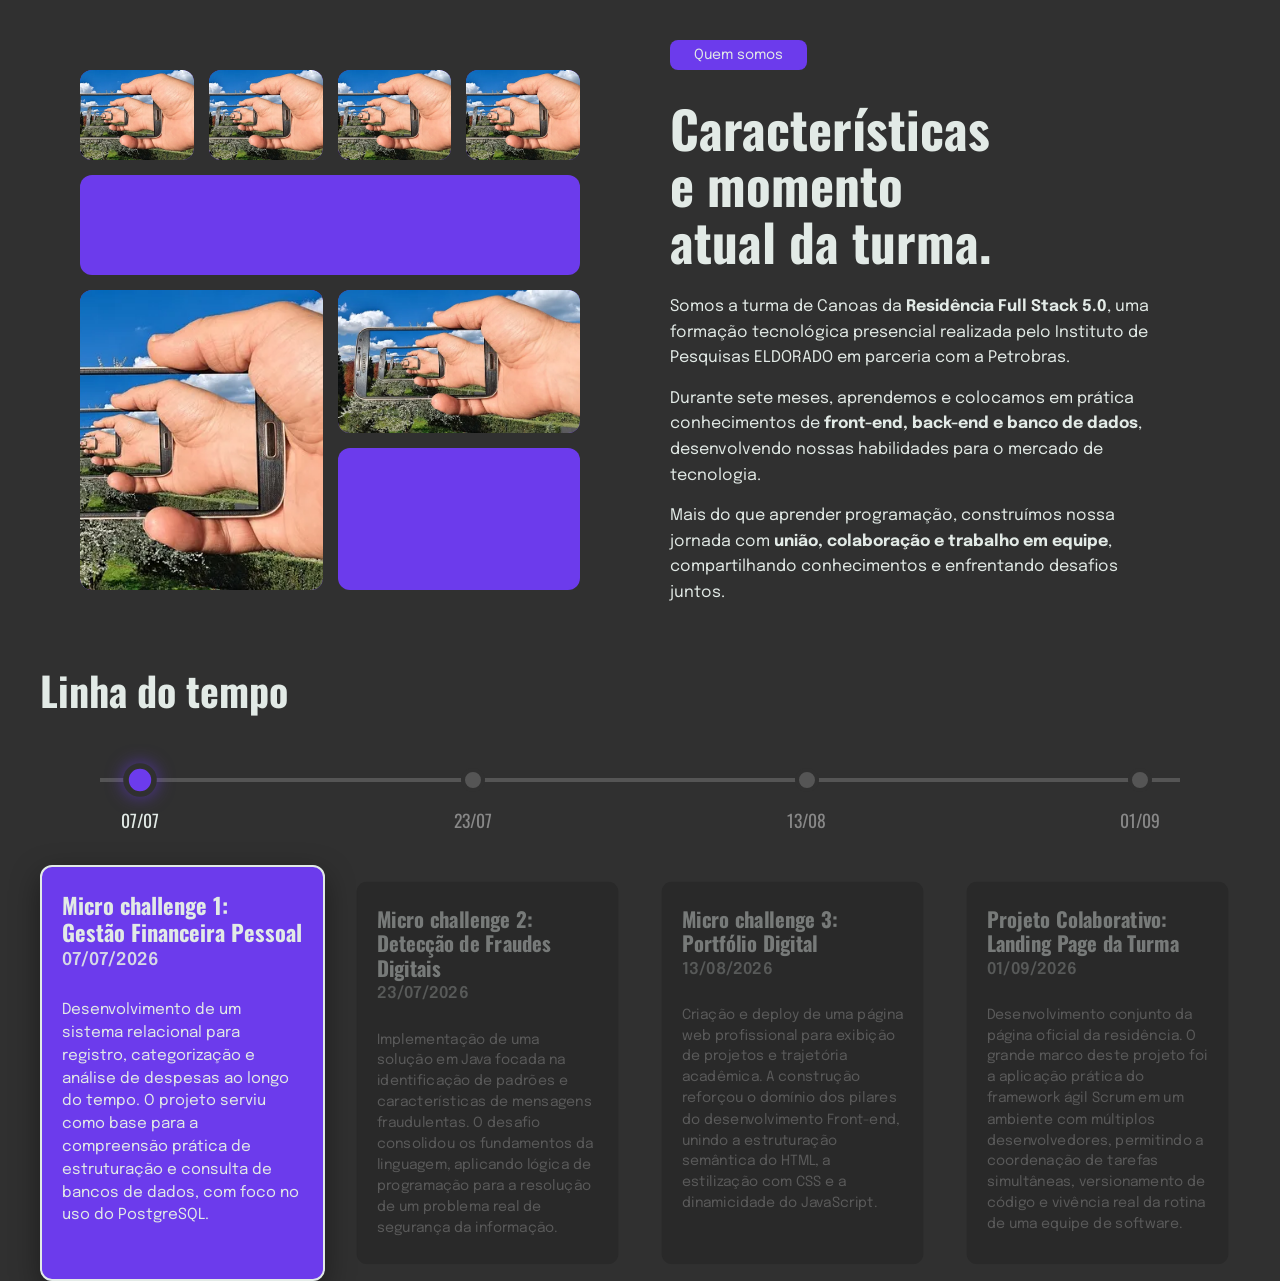
==== index.html @ 7fdf8e1f "linha do tempo com o dev atualizado" ====
<!DOCTYPE html>
<html lang="en">

<head>
    <meta charset="UTF-8">
    <meta name="viewport" content="width=device-width, initial-scale=1.0">
    <script src="script.js" defer></script>
    <link rel="stylesheet" href="style.css">
    <link rel="preconnect" href="https://fonts.googleapis.com">
    <link rel="preconnect" href="https://fonts.gstatic.com" crossorigin>
    <link
        href="https://fonts.googleapis.com/css2?family=Cormorant+Garamond:wght@700&family=Epilogue:wght@300;400&family=Oswald:wght@700&display=swap"
        rel="stylesheet">
    <title>Site turma</title>
</head>

<body>
    <div class="principal"></div>
    <header>
        <nav></nav>
    </header>
    <main>
        <section class="secao-identidade"></section>
        <section class="secao-quem-somos">

            <div class="quem-somos-galeria">

                <div class="foto foto-1"><img src="images/image-in-the-image-2204798_640.webp" alt=""></div>
                <div class="foto foto-2"><img src="images/image-in-the-image-2204798_640.webp" alt=""></div>
                <div class="foto foto-3"><img src="images/image-in-the-image-2204798_640.webp" alt=""></div>
                <div class="foto foto-4"><img src="images/image-in-the-image-2204798_640.webp" alt=""></div>

                <div class="bloco-destaque"></div>

                <div class="foto foto-5"><img src="images/image-in-the-image-2204798_640.webp" alt=""></div>

                <div class="coluna-inferior-direita">
                    <div class="foto foto-6"><img src="images/image-in-the-image-2204798_640.webp" alt=""></div>
                    <div class="bloco-destaque-pequeno"></div>
                </div>

            </div>

            <div class="quem-somos-conteudo">

                <span class="quem-somos-tag">Quem somos</span>

                <h2>
                    Características
                    <br>
                    e momento
                    <br>
                    atual da turma.
                </h2>

                <p>
                    Somos a turma de Canoas da <strong>Residência Full Stack 5.0</strong>,
                    uma formação tecnológica presencial realizada pelo Instituto de
                    Pesquisas ELDORADO em parceria com a Petrobras.
                </p>

                <p>
                    Durante sete meses, aprendemos e colocamos em prática conhecimentos
                    de <strong>front-end, back-end e banco de dados</strong>, desenvolvendo
                    nossas habilidades para o mercado de tecnologia.
                </p>

                <p>
                    Mais do que aprender programação, construímos nossa jornada com
                    <strong>união, colaboração e trabalho em equipe</strong>, compartilhando
                    conhecimentos e enfrentando desafios juntos.
                </p>

            </div>

        </section>
        <section class="secao-integrantes"></section>
        <section class="secao-mural"></section>
        <section class="secao-trajetoria">
<div class="timeline-section">
        <h2 class="section-title">Linha do tempo</h2>
        
        <!-- Trilha visual da timeline (Oculta no mobile) -->
        <div class="timeline-track-container">
            <div class="timeline-track"></div>
            <div class="timeline-nodes">
                <div class="node-wrapper active" data-index="0">
                    <div class="node"></div>
                    <span class="node-label">07/07</span>
                </div>
                <div class="node-wrapper" data-index="1">
                    <div class="node"></div>
                    <span class="node-label">23/07</span>
                </div>
                <div class="node-wrapper" data-index="2">
                    <div class="node"></div>
                    <span class="node-label">13/08</span>
                </div>
                <div class="node-wrapper" data-index="3">
                    <div class="node"></div>
                    <span class="node-label">01/09</span>
                </div>
            </div>
        </div>

        <!-- Cards de Conteúdo -->
        <div class="timeline-cards">
            <!-- Card 1 -->
            <div class="card active" data-index="0">
                <div class="card-header">
                    <h3 class="card-title">Micro challenge 1:<br>Gestão Financeira Pessoal</h3>
                    <span class="card-date">07/07/2026</span>
                </div>
                <p class="card-desc">Desenvolvimento de um sistema relacional para registro, categorização e análise de despesas ao longo do tempo. O projeto serviu como base para a compreensão prática de estruturação e consulta de bancos de dados, com foco no uso do PostgreSQL.</p>
            </div>

            <!-- Card 2 -->
            <div class="card" data-index="1">
                <div class="card-header">
                    <h3 class="card-title">Micro challenge 2:<br>Detecção de Fraudes Digitais</h3>
                    <span class="card-date">23/07/2026</span>
                </div>
                <p class="card-desc">Implementação de uma solução em Java focada na identificação de padrões e características de mensagens fraudulentas. O desafio consolidou os fundamentos da linguagem, aplicando lógica de programação para a resolução de um problema real de segurança da informação.</p>
            </div>

            <!-- Card 3 -->
            <div class="card" data-index="2">
                <div class="card-header">
                    <h3 class="card-title">Micro challenge 3:<br>Portfólio Digital</h3>
                    <span class="card-date">13/08/2026</span>
                </div>
                <p class="card-desc">Criação e deploy de uma página web profissional para exibição de projetos e trajetória acadêmica. A construção reforçou o domínio dos pilares do desenvolvimento Front-end, unindo a estruturação semântica do HTML, a estilização com CSS e a dinamicidade do JavaScript.</p>
            </div>

            <!-- Card 4 -->
            <div class="card" data-index="3">
                <div class="card-header">
                    <h3 class="card-title">Projeto Colaborativo:<br>Landing Page da Turma</h3>
                    <span class="card-date">01/09/2026</span>
                </div>
                <p class="card-desc">Desenvolvimento conjunto da página oficial da residência. O grande marco deste projeto foi a aplicação prática do framework ágil Scrum em um ambiente com múltiplos desenvolvedores, permitindo a coordenação de tarefas simultâneas, versionamento de código e vivência real da rotina de uma equipe de software.</p>
            </div>
        </div>
    </div>

        </section>
    </main>
    <footer>
    </footer>
</body>

</html>
---- style.css ----
:root {

    --cor-fundo: #303030;
    --cor-texto: #E2EAE6;
    --cor-destaque: #6C3BEC;

    /* Tipografia */
    --fonte-titulo: 'Oswald', sans-serif;
    --fonte-texto: 'Epilogue', sans-serif;
    --fonte-destaque: 'Cormorant Garamond', serif;
}

* {
    margin: 0;
    padding: 0;
    box-sizing: border-box;
}

body {
    background-color: var(--cor-fundo);
    color: var(--cor-texto);
    font-family: var(--fonte-texto);
    min-height: 100vh;
    display: flex;
    justify-content: center;
    align-items: center;
}

.secao-quem-somos {
    width: 100%;
    max-width: 1200px;
    padding: 40px;
    display: grid;
    grid-template-columns: 1fr 1fr;
    gap: 60px;
    align-items: center;
}


.quem-somos-galeria {
    display: grid;
    /* 4 colunas iguais para a primeira linha */
    grid-template-columns: repeat(4, 1fr);
    /* 3 linhas: pequena, média, grande */
    grid-template-rows: 90px 100px 300px;
    gap: 15px;
    width: 100%;
    max-width: 500px;
}

.foto,
.bloco-destaque,
.bloco-destaque-pequeno {
    border-radius: 12px;
    overflow: hidden;
    background-color: var(--cor-destaque);
    display: flex;
    justify-content: center;
    align-items: center;
}

.foto img {
    width: 100%;
    height: 100%;
    object-fit: cover;
    background-color: #D6E8F4;
    position: relative;
}

.foto-1 {
    grid-column: 1;
    grid-row: 1;
}

.foto-2 {
    grid-column: 2;
    grid-row: 1;
}

.foto-3 {
    grid-column: 3;
    grid-row: 1;
}

.foto-4 {
    grid-column: 4;
    grid-row: 1;
}

.bloco-destaque {
    grid-column: 1 / span 4;
    grid-row: 2;
    background-color: var(--cor-destaque);
}

.foto-5 {
    grid-column: 1 / span 2;
    grid-row: 3;
}

.coluna-inferior-direita {
    grid-column: 3 / span 2;
    grid-row: 3;
    display: grid;
    grid-template-rows: 1fr 1fr;
    gap: 15px;
}

.bloco-destaque-pequeno {
    background-color: var(--cor-destaque);
}


.quem-somos-conteudo {
    max-width: 500px;
}


.quem-somos-tag {
    display: inline-block;
    background-color: var(--cor-destaque);
    color: var(--cor-texto);
    padding: 8px 24px;
    border-radius: 8px;
    font-family: var(--fonte-texto);
    font-size: 14px;
    font-weight: 400;
    margin-bottom: 30px;
}


.quem-somos-conteudo h2 {
    font-family: var(--fonte-titulo);
    font-weight: 700;
    font-size: clamp(36px, 4vw, 54px);
    line-height: 1.1;
    margin-bottom: 25px;
    color: var(--cor-texto);
}


.quem-somos-conteudo p {
    font-family: var(--fonte-texto);
    font-weight: 400;
    font-size: 16px;
    line-height: 1.6;
    color: var(--cor-texto);
    margin-bottom: 15px;
}
.timeline-section {
            max-width: 1200px;
            width: 100%;
        }

        .section-title {
            font-family: var(--fonte-titulo);
            font-size: 2.5rem;
            margin-bottom: 3rem;
            color: var(--cor-texto);
        }

        /* Estrutura da Linha (Trilha e Nós) */
        .timeline-track-container {
            position: relative;
            margin-bottom: 2rem;
            padding: 0 5%;
        }

        .timeline-track {
            position: absolute;
            top: 10px; /* Linha centralizada com o meio da bolinha (12px - 2px) */
            left: 5%;
            right: 5%;
            height: 4px;
            background-color: #555;
            z-index: 1;
        }

        .timeline-nodes {
            display: flex;
            justify-content: space-between;
            position: relative;
            z-index: 2;
        }

        .node-wrapper {
            display: flex;
            flex-direction: column;
            align-items: center;
            gap: 15px;
            cursor: pointer;
            width: 80px;
        }

        .node-label {
            font-family: var(--fonte-titulo);
            font-size: 1.1rem;
            color: #888;
            transition: color 0.3s ease;
            text-align: center;
        }

        .node {
            width: 24px;
            height: 24px;
            background-color: #555;
            border-radius: 50%;
            border: 4px solid var(--cor-fundo);
            transition: all 0.3s ease;
        }

        /* Estados Ativos da Trilha */
        .node-wrapper.active .node {
            background-color: var(--cor-destaque);
            transform: scale(1.4);
            box-shadow: 0 0 12px rgba(108, 59, 236, 0.6);
        }

        .node-wrapper.active .node-label {
            color: var(--cor-texto);
        }

        /* Estrutura dos Cards */
        .timeline-cards {
            display: grid;
            grid-template-columns: repeat(4, 1fr);
            gap: 20px;
            margin-top: 2rem;
        }

        .card {
            background-color: #1f1f1f; /* Fundo escuro para cards inativos */
            border-radius: 12px;
            padding: 25px 20px;
            cursor: pointer;
            transition: all 0.4s cubic-bezier(0.25, 0.8, 0.25, 1);
            opacity: 0.4;
            transform: scale(0.92);
            border: 2px solid transparent;
            display: flex;
            flex-direction: column;
        }

        .card:hover {
            opacity: 0.7;
            transform: scale(0.95);
        }

        /* Estado Ativo do Card */
        .card.active {
            opacity: 1;
            transform: scale(1);
            background-color: var(--cor-destaque);
            border-color: var(--cor-texto);
            box-shadow: 0 10px 30px rgba(0, 0, 0, 0.4);
        }

        .card-header {
            margin-bottom: 15px;
        }

        .card-title {
            font-family: var(--fonte-titulo);
            font-size: 1.4rem;
            margin: 0 0 5px 0;
            line-height: 1.2;
            color: var(--cor-texto);
        }

        .card-date {
            font-family: var(--fonte-texto);
            font-size: 1.1rem;
            font-weight: 600;
            opacity: 0.6;
            display: block;
            margin-bottom: 15px;
            color: var(--cor-texto);
        }

        .card-desc {
            font-size: 0.95rem;
            line-height: 1.5;
            margin: 0;
            color: #999;
        }

        .card.active .card-desc {
            color: var(--cor-texto);
        }
        
        .card.active .card-date {
            opacity: 0.9;
        }

        /* Responsividade para telas menores */
        @media (max-width: 950px) {
            .timeline-cards {
                grid-template-columns: repeat(2, 1fr);
            }
            .timeline-track-container {
                display: none;
            }
            .card {
                opacity: 0.6;
                transform: scale(0.98);
            }
            .card.active {
                transform: scale(1.02);
            }
        }

        @media (max-width: 600px) {
            .timeline-cards {
                grid-template-columns: 1fr;
            }
        }


@media (max-width: 900px) {
    .secao-quem-somos {
        grid-template-columns: 1fr;
        gap: 50px;
        padding: 30px;
    }

    .quem-somos-galeria,
    .quem-somos-conteudo {
        margin: 0 auto;
    }
}

@media (max-width: 500px) {
    .quem-somos-galeria {
        grid-template-rows: 70px 80px 180px;
        gap: 10px;
    }

    .coluna-inferior-direita {
        gap: 10px;
    }
}
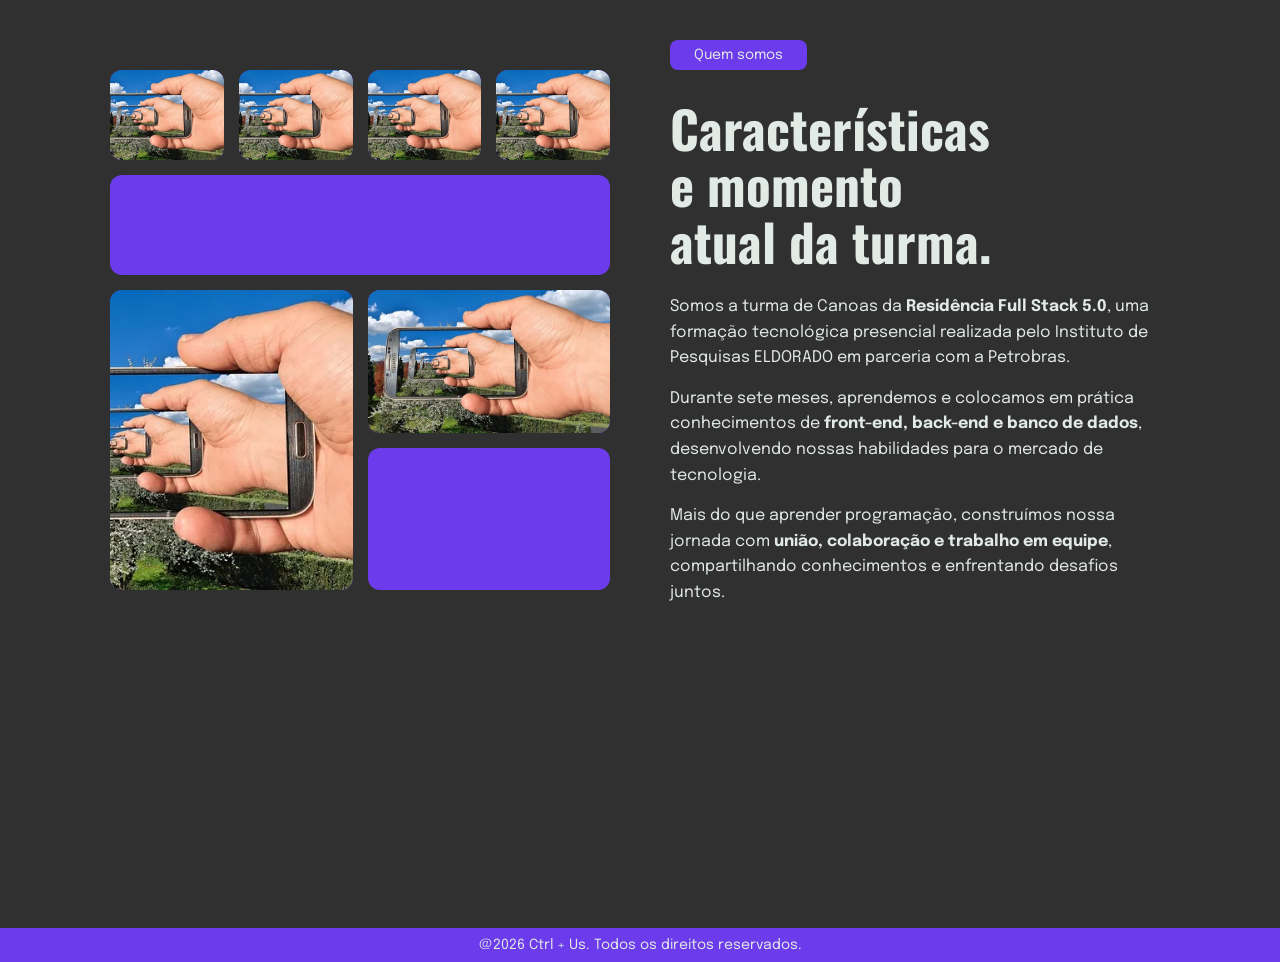
==== commit 32b78204: "Rodapé criado" ====
--- a/index.html
+++ b/index.html
@@ -15,7 +15,7 @@
 </head>
 
 <body>
-    <div class="principal"></div>
+    <div class="principal">
     <header>
         <nav></nav>
     </header>
@@ -76,77 +76,12 @@
         </section>
         <section class="secao-integrantes"></section>
         <section class="secao-mural"></section>
-        <section class="secao-trajetoria">
-<div class="timeline-section">
-        <h2 class="section-title">Linha do tempo</h2>
-        
-        <!-- Trilha visual da timeline (Oculta no mobile) -->
-        <div class="timeline-track-container">
-            <div class="timeline-track"></div>
-            <div class="timeline-nodes">
-                <div class="node-wrapper active" data-index="0">
-                    <div class="node"></div>
-                    <span class="node-label">07/07</span>
-                </div>
-                <div class="node-wrapper" data-index="1">
-                    <div class="node"></div>
-                    <span class="node-label">23/07</span>
-                </div>
-                <div class="node-wrapper" data-index="2">
-                    <div class="node"></div>
-                    <span class="node-label">13/08</span>
-                </div>
-                <div class="node-wrapper" data-index="3">
-                    <div class="node"></div>
-                    <span class="node-label">01/09</span>
-                </div>
-            </div>
-        </div>
-
-        <!-- Cards de Conteúdo -->
-        <div class="timeline-cards">
-            <!-- Card 1 -->
-            <div class="card active" data-index="0">
-                <div class="card-header">
-                    <h3 class="card-title">Micro challenge 1:<br>Gestão Financeira Pessoal</h3>
-                    <span class="card-date">07/07/2026</span>
-                </div>
-                <p class="card-desc">Desenvolvimento de um sistema relacional para registro, categorização e análise de despesas ao longo do tempo. O projeto serviu como base para a compreensão prática de estruturação e consulta de bancos de dados, com foco no uso do PostgreSQL.</p>
-            </div>
-
-            <!-- Card 2 -->
-            <div class="card" data-index="1">
-                <div class="card-header">
-                    <h3 class="card-title">Micro challenge 2:<br>Detecção de Fraudes Digitais</h3>
-                    <span class="card-date">23/07/2026</span>
-                </div>
-                <p class="card-desc">Implementação de uma solução em Java focada na identificação de padrões e características de mensagens fraudulentas. O desafio consolidou os fundamentos da linguagem, aplicando lógica de programação para a resolução de um problema real de segurança da informação.</p>
-            </div>
-
-            <!-- Card 3 -->
-            <div class="card" data-index="2">
-                <div class="card-header">
-                    <h3 class="card-title">Micro challenge 3:<br>Portfólio Digital</h3>
-                    <span class="card-date">13/08/2026</span>
-                </div>
-                <p class="card-desc">Criação e deploy de uma página web profissional para exibição de projetos e trajetória acadêmica. A construção reforçou o domínio dos pilares do desenvolvimento Front-end, unindo a estruturação semântica do HTML, a estilização com CSS e a dinamicidade do JavaScript.</p>
-            </div>
-
-            <!-- Card 4 -->
-            <div class="card" data-index="3">
-                <div class="card-header">
-                    <h3 class="card-title">Projeto Colaborativo:<br>Landing Page da Turma</h3>
-                    <span class="card-date">01/09/2026</span>
-                </div>
-                <p class="card-desc">Desenvolvimento conjunto da página oficial da residência. O grande marco deste projeto foi a aplicação prática do framework ágil Scrum em um ambiente com múltiplos desenvolvedores, permitindo a coordenação de tarefas simultâneas, versionamento de código e vivência real da rotina de uma equipe de software.</p>
-            </div>
-        </div>
-    </div>
-
-        </section>
+        <section class="secao-trajetoria"></section>
     </main>
     <footer>
+        <p>@2026 Ctrl + Us. Todos os direitos reservados.</p>
     </footer>
+    </div>
 </body>
 
 </html>
--- a/style.css
+++ b/style.css
@@ -24,6 +24,15 @@
     display: flex;
     justify-content: center;
     align-items: center;
+    flex-direction: column;
+}
+
+.principal {
+    width: 100%;
+    display: flex;
+    flex-direction: column;
+    align-items: center;
+    justify-content: center;
 }
 
 .secao-quem-somos {
@@ -147,173 +156,19 @@
     color: var(--cor-texto);
     margin-bottom: 15px;
 }
-.timeline-section {
-            max-width: 1200px;
-            width: 100%;
-        }
 
-        .section-title {
-            font-family: var(--fonte-titulo);
-            font-size: 2.5rem;
-            margin-bottom: 3rem;
-            color: var(--cor-texto);
-        }
-
-        /* Estrutura da Linha (Trilha e Nós) */
-        .timeline-track-container {
-            position: relative;
-            margin-bottom: 2rem;
-            padding: 0 5%;
-        }
-
-        .timeline-track {
-            position: absolute;
-            top: 10px; /* Linha centralizada com o meio da bolinha (12px - 2px) */
-            left: 5%;
-            right: 5%;
-            height: 4px;
-            background-color: #555;
-            z-index: 1;
-        }
-
-        .timeline-nodes {
-            display: flex;
-            justify-content: space-between;
-            position: relative;
-            z-index: 2;
-        }
-
-        .node-wrapper {
-            display: flex;
-            flex-direction: column;
-            align-items: center;
-            gap: 15px;
-            cursor: pointer;
-            width: 80px;
-        }
-
-        .node-label {
-            font-family: var(--fonte-titulo);
-            font-size: 1.1rem;
-            color: #888;
-            transition: color 0.3s ease;
-            text-align: center;
-        }
-
-        .node {
-            width: 24px;
-            height: 24px;
-            background-color: #555;
-            border-radius: 50%;
-            border: 4px solid var(--cor-fundo);
-            transition: all 0.3s ease;
-        }
-
-        /* Estados Ativos da Trilha */
-        .node-wrapper.active .node {
-            background-color: var(--cor-destaque);
-            transform: scale(1.4);
-            box-shadow: 0 0 12px rgba(108, 59, 236, 0.6);
-        }
-
-        .node-wrapper.active .node-label {
-            color: var(--cor-texto);
-        }
-
-        /* Estrutura dos Cards */
-        .timeline-cards {
-            display: grid;
-            grid-template-columns: repeat(4, 1fr);
-            gap: 20px;
-            margin-top: 2rem;
-        }
-
-        .card {
-            background-color: #1f1f1f; /* Fundo escuro para cards inativos */
-            border-radius: 12px;
-            padding: 25px 20px;
-            cursor: pointer;
-            transition: all 0.4s cubic-bezier(0.25, 0.8, 0.25, 1);
-            opacity: 0.4;
-            transform: scale(0.92);
-            border: 2px solid transparent;
-            display: flex;
-            flex-direction: column;
-        }
-
-        .card:hover {
-            opacity: 0.7;
-            transform: scale(0.95);
-        }
-
-        /* Estado Ativo do Card */
-        .card.active {
-            opacity: 1;
-            transform: scale(1);
-            background-color: var(--cor-destaque);
-            border-color: var(--cor-texto);
-            box-shadow: 0 10px 30px rgba(0, 0, 0, 0.4);
-        }
-
-        .card-header {
-            margin-bottom: 15px;
-        }
-
-        .card-title {
-            font-family: var(--fonte-titulo);
-            font-size: 1.4rem;
-            margin: 0 0 5px 0;
-            line-height: 1.2;
-            color: var(--cor-texto);
-        }
-
-        .card-date {
-            font-family: var(--fonte-texto);
-            font-size: 1.1rem;
-            font-weight: 600;
-            opacity: 0.6;
-            display: block;
-            margin-bottom: 15px;
-            color: var(--cor-texto);
-        }
-
-        .card-desc {
-            font-size: 0.95rem;
-            line-height: 1.5;
-            margin: 0;
-            color: #999;
-        }
-
-        .card.active .card-desc {
-            color: var(--cor-texto);
-        }
-        
-        .card.active .card-date {
-            opacity: 0.9;
-        }
-
-        /* Responsividade para telas menores */
-        @media (max-width: 950px) {
-            .timeline-cards {
-                grid-template-columns: repeat(2, 1fr);
-            }
-            .timeline-track-container {
-                display: none;
-            }
-            .card {
-                opacity: 0.6;
-                transform: scale(0.98);
-            }
-            .card.active {
-                transform: scale(1.02);
-            }
-        }
-
-        @media (max-width: 600px) {
-            .timeline-cards {
-                grid-template-columns: 1fr;
-            }
-        }
+footer {
+    width: 100%;
+    background-color: #6c3bec;
+    color: #e2eae6;
+    text-align: center;
+    display: flex;
+    align-items: center;
+    justify-content: center;
+    padding: 10px 0;
+    margin-top: 268px;
+    font-size: 14px;
+}
 
 
 @media (max-width: 900px) {
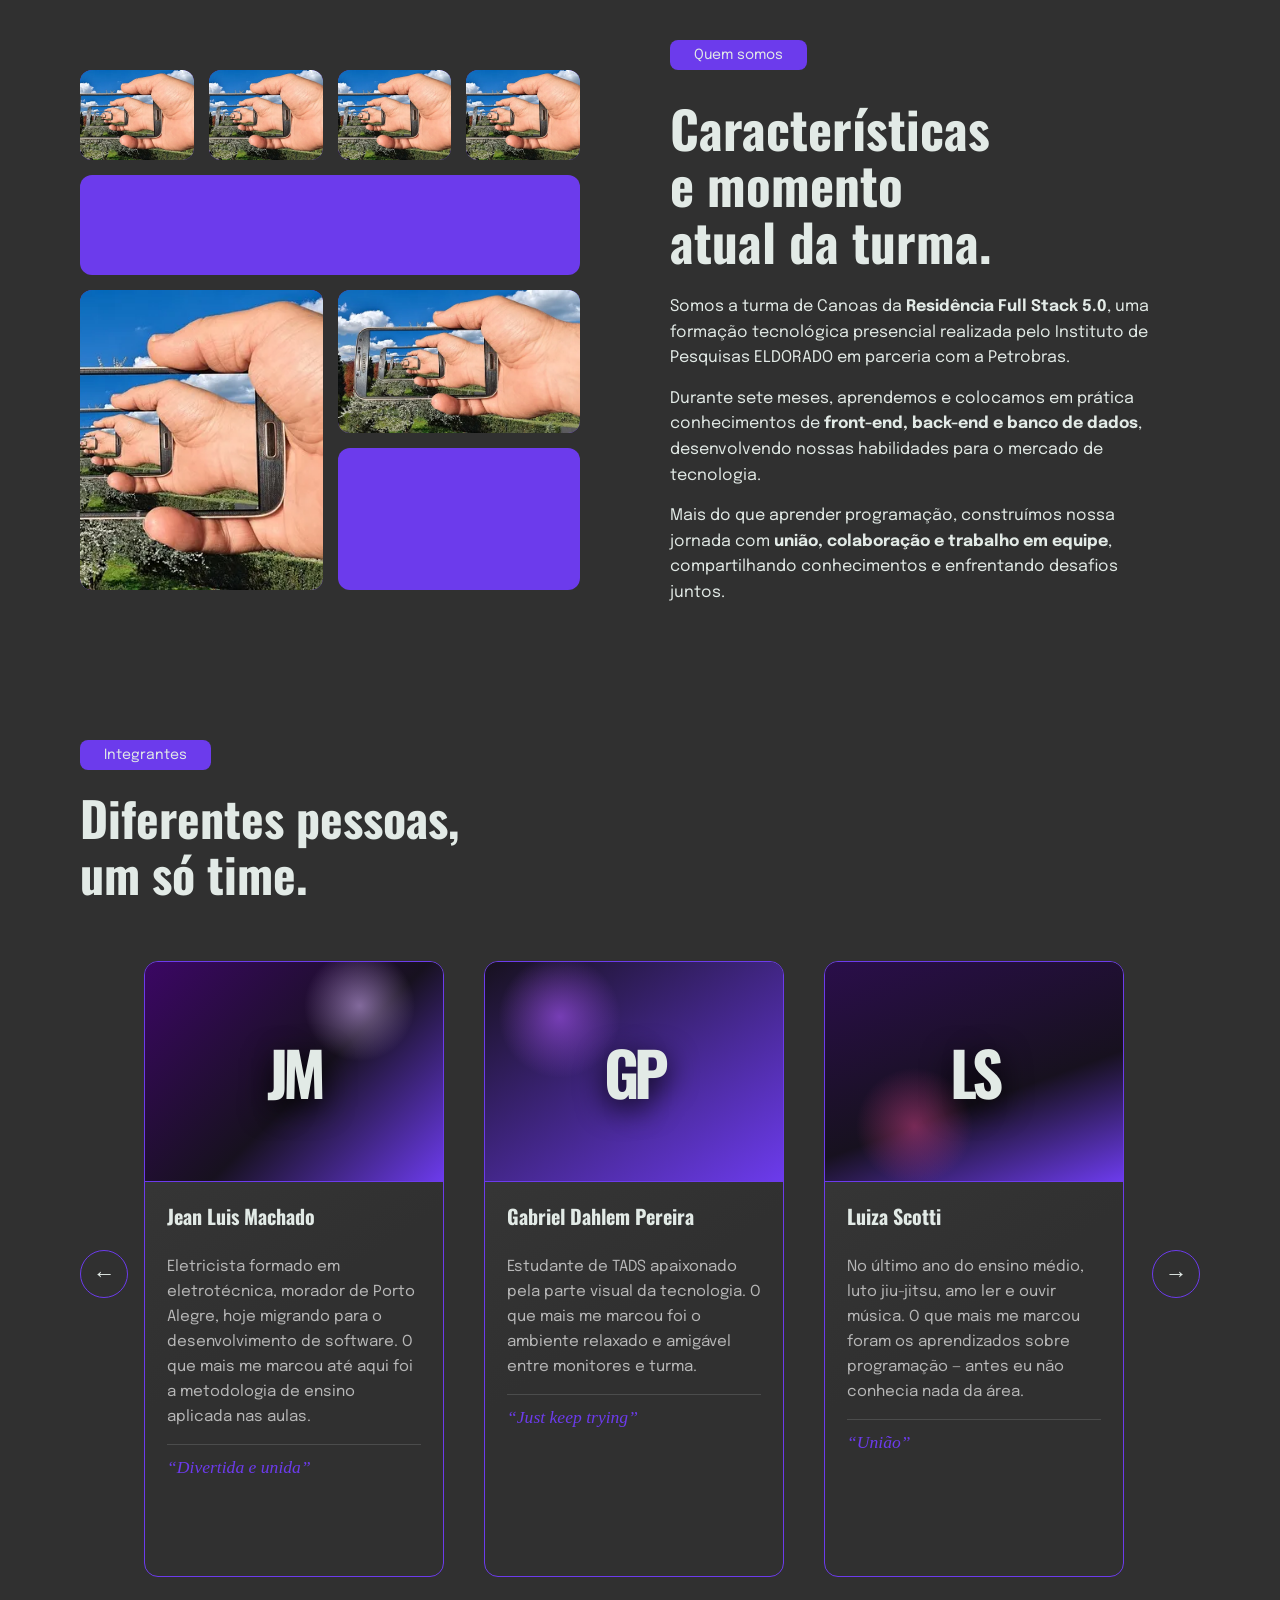
==== commit 1b62a91a: "carrocel com as infos dos integrantes" ====
--- a/index.html
+++ b/index.html
@@ -15,7 +15,7 @@
 </head>
 
 <body>
-    <div class="principal">
+    <div class="principal"></div>
     <header>
         <nav></nav>
     </header>
@@ -74,14 +74,29 @@
             </div>
 
         </section>
-        <section class="secao-integrantes"></section>
+        <section class="secao-integrantes">
+            <div class="integrantes-cabecalho">
+                <span class="integrantes-tag">Integrantes</span>
+                <h2>Diferentes pessoas,<br>um só time.</h2>
+            </div>
+
+            <div class="integrantes-carousel">
+
+                <button class="integrantes-seta integrantes-seta-anterior" type="button"
+                    aria-label="Ver integrantes anteriores">&#8592;</button>
+
+                <div class="integrantes-lista" id="integrantes-lista"></div>
+
+                <button class="integrantes-seta integrantes-seta-proxima" type="button"
+                    aria-label="Ver próximos integrantes">&#8594;</button>
+
+            </div>
+        </section>
         <section class="secao-mural"></section>
         <section class="secao-trajetoria"></section>
     </main>
     <footer>
-        <p>@2026 Ctrl + Us. Todos os direitos reservados.</p>
     </footer>
-    </div>
 </body>
 
 </html>
--- a/style.css
+++ b/style.css
@@ -3,6 +3,8 @@
     --cor-fundo: #303030;
     --cor-texto: #E2EAE6;
     --cor-destaque: #6C3BEC;
+    --cor-texto-secundario: #B7B7B7;
+    --cor-superficie: #3a3a3a;
 
     /* Tipografia */
     --fonte-titulo: 'Oswald', sans-serif;
@@ -24,15 +26,6 @@
     display: flex;
     justify-content: center;
     align-items: center;
-    flex-direction: column;
-}
-
-.principal {
-    width: 100%;
-    display: flex;
-    flex-direction: column;
-    align-items: center;
-    justify-content: center;
 }
 
 .secao-quem-somos {
@@ -157,19 +150,6 @@
     margin-bottom: 15px;
 }
 
-footer {
-    width: 100%;
-    background-color: #6c3bec;
-    color: #e2eae6;
-    text-align: center;
-    display: flex;
-    align-items: center;
-    justify-content: center;
-    padding: 10px 0;
-    margin-top: 268px;
-    font-size: 14px;
-}
-
 
 @media (max-width: 900px) {
     .secao-quem-somos {
@@ -193,4 +173,202 @@
     .coluna-inferior-direita {
         gap: 10px;
     }
+}
+
+/* ===== Integrantes ===== */
+
+.secao-integrantes {
+    width: 100%;
+    max-width: 1200px;
+    padding: 80px 40px;
+}
+
+.integrantes-cabecalho {
+    margin-bottom: 50px;
+}
+
+.integrantes-tag {
+    display: inline-block;
+    background-color: var(--cor-destaque);
+    color: var(--cor-texto);
+    padding: 8px 24px;
+    border-radius: 8px;
+    font-family: var(--fonte-texto);
+    font-size: 14px;
+    font-weight: 400;
+    margin-bottom: 20px;
+}
+
+.integrantes-cabecalho h2 {
+    font-family: var(--fonte-titulo);
+    font-weight: 700;
+    font-size: clamp(32px, 4vw, 48px);
+    line-height: 1.15;
+    color: var(--cor-texto);
+}
+
+.integrantes-carousel {
+    display: flex;
+    align-items: center;
+    gap: 16px;
+}
+
+.integrantes-lista {
+    display: flex;
+    gap: 40px;
+    overflow-x: auto;
+    scroll-snap-type: x mandatory;
+    scroll-behavior: smooth;
+    padding: 10px 4px 20px;
+    scrollbar-width: none;
+}
+
+.integrantes-lista::-webkit-scrollbar {
+    display: none;
+}
+
+.integrantes-seta {
+    flex: 0 0 auto;
+    width: 48px;
+    height: 48px;
+    border-radius: 50%;
+    border: 1px solid var(--cor-destaque);
+    background-color: transparent;
+    color: var(--cor-texto);
+    font-size: 1.4rem;
+    line-height: 1;
+    cursor: pointer;
+    display: flex;
+    align-items: center;
+    justify-content: center;
+    transition: background-color 0.2s, transform 0.2s, opacity 0.2s;
+}
+
+.integrantes-seta:hover:not(:disabled) {
+    background-color: var(--cor-destaque);
+    transform: scale(1.06);
+}
+
+.integrantes-seta:disabled {
+    opacity: 0.3;
+    cursor: default;
+}
+
+.card-integrante {
+    flex: 0 0 300px;
+    scroll-snap-align: start;
+    overflow: hidden;
+    border: 1px solid var(--cor-destaque);
+    border-radius: 14px;
+    background: linear-gradient(145deg, var(--cor-superficie), var(--cor-fundo) 55%);
+    transition:
+        transform 0.25s,
+        border-color 0.25s,
+        box-shadow 0.25s;
+}
+
+.card-integrante:hover {
+    transform: translateY(-6px);
+    border-color: var(--cor-texto);
+    box-shadow: 0 20px 40px rgba(0, 0, 0, 0.35);
+}
+
+.card-integrante .avatar {
+    display: flex;
+    align-items: center;
+    justify-content: center;
+    height: 220px;
+    border-bottom: 1px solid var(--cor-destaque);
+    background:
+        radial-gradient(circle at 72% 20%, rgba(216, 180, 254, 0.55), transparent 20%),
+        linear-gradient(135deg, #3b0764, #17111f 55%, var(--cor-destaque));
+    color: var(--cor-texto);
+    font-family: var(--fonte-titulo);
+    font-size: 3.8rem;
+    font-weight: bold;
+    letter-spacing: -0.3rem;
+    text-shadow: 0 8px 30px black;
+}
+
+.card-integrante:nth-child(4n+2) .avatar {
+    background:
+        radial-gradient(circle at 25% 25%, rgba(168, 85, 247, 0.6), transparent 22%),
+        linear-gradient(145deg, #17111f, var(--cor-destaque));
+}
+
+.card-integrante:nth-child(4n+3) .avatar {
+    background:
+        radial-gradient(circle at 30% 75%, rgba(236, 72, 153, 0.45), transparent 22%),
+        linear-gradient(160deg, #2a0e4a, #17111f 60%, var(--cor-destaque));
+}
+
+.card-integrante:nth-child(4n+4) .avatar {
+    background:
+        radial-gradient(circle at 78% 70%, rgba(147, 197, 253, 0.35), transparent 22%),
+        linear-gradient(155deg, #17111f, #4c1d73 55%, var(--cor-destaque));
+}
+
+.card-integrante .informacoes {
+    min-height: 220px;
+    padding: 22px;
+    display: flex;
+    flex-direction: column;
+    gap: 14px;
+}
+
+.card-integrante .informacoes h3 {
+    margin: 0 0 12px;
+    font-family: var(--fonte-titulo);
+    font-size: 1.25rem;
+    line-height: 1.25;
+    color: var(--cor-texto);
+}
+
+.card-integrante .informacoes p {
+    margin: 0;
+    font-family: var(--fonte-texto);
+    color: var(--cor-texto-secundario);
+    font-size: 0.95rem;
+    line-height: 1.65;
+}
+
+.card-integrante .informacoes .frase {
+    margin-top: auto;
+    padding-top: 10px;
+    border-top: 1px solid rgba(226, 234, 230, 0.15);
+    font-family: var(--fonte-destaque);
+    font-style: italic;
+    font-size: 1.1rem;
+    line-height: 1.4;
+    color: var(--cor-destaque);
+}
+
+@media (max-width: 900px) {
+    .card-integrante {
+        flex-basis: 270px;
+    }
+}
+
+@media (max-width: 600px) {
+    .secao-integrantes {
+        padding: 50px 20px;
+    }
+
+    .integrantes-carousel {
+        gap: 8px;
+    }
+
+    .integrantes-seta {
+        width: 36px;
+        height: 36px;
+        font-size: 1.1rem;
+    }
+
+    .card-integrante {
+        flex-basis: 240px;
+    }
+
+    .card-integrante .informacoes {
+        min-height: 190px;
+    }
 }
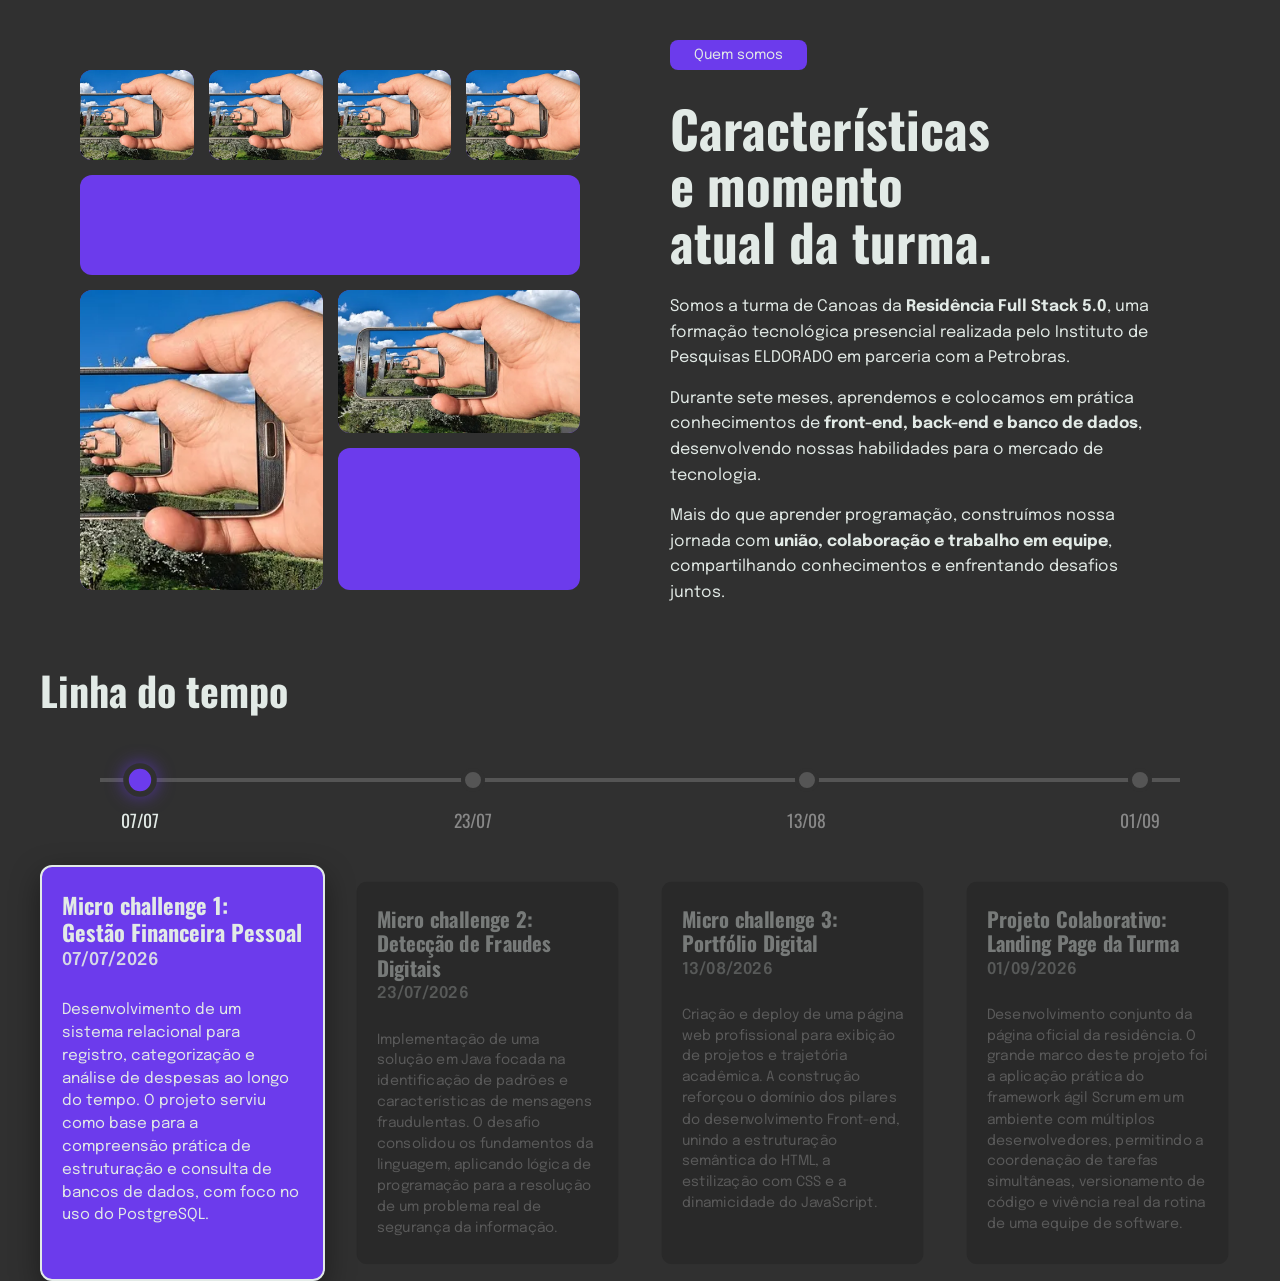
==== commit 258d906a: "Merge pull request #4 from CauaGraeff/linhadotempocerto linha do tempo com o dev atualizado" ====
--- a/index.html
+++ b/index.html
@@ -74,26 +74,76 @@
             </div>
 
         </section>
-        <section class="secao-integrantes">
-            <div class="integrantes-cabecalho">
-                <span class="integrantes-tag">Integrantes</span>
-                <h2>Diferentes pessoas,<br>um só time.</h2>
+        <section class="secao-integrantes"></section>
+        <section class="secao-mural"></section>
+        <section class="secao-trajetoria">
+<div class="timeline-section">
+        <h2 class="section-title">Linha do tempo</h2>
+        
+        <!-- Trilha visual da timeline (Oculta no mobile) -->
+        <div class="timeline-track-container">
+            <div class="timeline-track"></div>
+            <div class="timeline-nodes">
+                <div class="node-wrapper active" data-index="0">
+                    <div class="node"></div>
+                    <span class="node-label">07/07</span>
+                </div>
+                <div class="node-wrapper" data-index="1">
+                    <div class="node"></div>
+                    <span class="node-label">23/07</span>
+                </div>
+                <div class="node-wrapper" data-index="2">
+                    <div class="node"></div>
+                    <span class="node-label">13/08</span>
+                </div>
+                <div class="node-wrapper" data-index="3">
+                    <div class="node"></div>
+                    <span class="node-label">01/09</span>
+                </div>
+            </div>
+        </div>
+
+        <!-- Cards de Conteúdo -->
+        <div class="timeline-cards">
+            <!-- Card 1 -->
+            <div class="card active" data-index="0">
+                <div class="card-header">
+                    <h3 class="card-title">Micro challenge 1:<br>Gestão Financeira Pessoal</h3>
+                    <span class="card-date">07/07/2026</span>
+                </div>
+                <p class="card-desc">Desenvolvimento de um sistema relacional para registro, categorização e análise de despesas ao longo do tempo. O projeto serviu como base para a compreensão prática de estruturação e consulta de bancos de dados, com foco no uso do PostgreSQL.</p>
             </div>
 
-            <div class="integrantes-carousel">
+            <!-- Card 2 -->
+            <div class="card" data-index="1">
+                <div class="card-header">
+                    <h3 class="card-title">Micro challenge 2:<br>Detecção de Fraudes Digitais</h3>
+                    <span class="card-date">23/07/2026</span>
+                </div>
+                <p class="card-desc">Implementação de uma solução em Java focada na identificação de padrões e características de mensagens fraudulentas. O desafio consolidou os fundamentos da linguagem, aplicando lógica de programação para a resolução de um problema real de segurança da informação.</p>
+            </div>
 
-                <button class="integrantes-seta integrantes-seta-anterior" type="button"
-                    aria-label="Ver integrantes anteriores">&#8592;</button>
+            <!-- Card 3 -->
+            <div class="card" data-index="2">
+                <div class="card-header">
+                    <h3 class="card-title">Micro challenge 3:<br>Portfólio Digital</h3>
+                    <span class="card-date">13/08/2026</span>
+                </div>
+                <p class="card-desc">Criação e deploy de uma página web profissional para exibição de projetos e trajetória acadêmica. A construção reforçou o domínio dos pilares do desenvolvimento Front-end, unindo a estruturação semântica do HTML, a estilização com CSS e a dinamicidade do JavaScript.</p>
+            </div>
 
-                <div class="integrantes-lista" id="integrantes-lista"></div>
+            <!-- Card 4 -->
+            <div class="card" data-index="3">
+                <div class="card-header">
+                    <h3 class="card-title">Projeto Colaborativo:<br>Landing Page da Turma</h3>
+                    <span class="card-date">01/09/2026</span>
+                </div>
+                <p class="card-desc">Desenvolvimento conjunto da página oficial da residência. O grande marco deste projeto foi a aplicação prática do framework ágil Scrum em um ambiente com múltiplos desenvolvedores, permitindo a coordenação de tarefas simultâneas, versionamento de código e vivência real da rotina de uma equipe de software.</p>
+            </div>
+        </div>
+    </div>
 
-                <button class="integrantes-seta integrantes-seta-proxima" type="button"
-                    aria-label="Ver próximos integrantes">&#8594;</button>
-
-            </div>
         </section>
-        <section class="secao-mural"></section>
-        <section class="secao-trajetoria"></section>
     </main>
     <footer>
     </footer>
--- a/style.css
+++ b/style.css
@@ -3,8 +3,6 @@
     --cor-fundo: #303030;
     --cor-texto: #E2EAE6;
     --cor-destaque: #6C3BEC;
-    --cor-texto-secundario: #B7B7B7;
-    --cor-superficie: #3a3a3a;
 
     /* Tipografia */
     --fonte-titulo: 'Oswald', sans-serif;
@@ -149,6 +147,173 @@
     color: var(--cor-texto);
     margin-bottom: 15px;
 }
+.timeline-section {
+            max-width: 1200px;
+            width: 100%;
+        }
+
+        .section-title {
+            font-family: var(--fonte-titulo);
+            font-size: 2.5rem;
+            margin-bottom: 3rem;
+            color: var(--cor-texto);
+        }
+
+        /* Estrutura da Linha (Trilha e Nós) */
+        .timeline-track-container {
+            position: relative;
+            margin-bottom: 2rem;
+            padding: 0 5%;
+        }
+
+        .timeline-track {
+            position: absolute;
+            top: 10px; /* Linha centralizada com o meio da bolinha (12px - 2px) */
+            left: 5%;
+            right: 5%;
+            height: 4px;
+            background-color: #555;
+            z-index: 1;
+        }
+
+        .timeline-nodes {
+            display: flex;
+            justify-content: space-between;
+            position: relative;
+            z-index: 2;
+        }
+
+        .node-wrapper {
+            display: flex;
+            flex-direction: column;
+            align-items: center;
+            gap: 15px;
+            cursor: pointer;
+            width: 80px;
+        }
+
+        .node-label {
+            font-family: var(--fonte-titulo);
+            font-size: 1.1rem;
+            color: #888;
+            transition: color 0.3s ease;
+            text-align: center;
+        }
+
+        .node {
+            width: 24px;
+            height: 24px;
+            background-color: #555;
+            border-radius: 50%;
+            border: 4px solid var(--cor-fundo);
+            transition: all 0.3s ease;
+        }
+
+        /* Estados Ativos da Trilha */
+        .node-wrapper.active .node {
+            background-color: var(--cor-destaque);
+            transform: scale(1.4);
+            box-shadow: 0 0 12px rgba(108, 59, 236, 0.6);
+        }
+
+        .node-wrapper.active .node-label {
+            color: var(--cor-texto);
+        }
+
+        /* Estrutura dos Cards */
+        .timeline-cards {
+            display: grid;
+            grid-template-columns: repeat(4, 1fr);
+            gap: 20px;
+            margin-top: 2rem;
+        }
+
+        .card {
+            background-color: #1f1f1f; /* Fundo escuro para cards inativos */
+            border-radius: 12px;
+            padding: 25px 20px;
+            cursor: pointer;
+            transition: all 0.4s cubic-bezier(0.25, 0.8, 0.25, 1);
+            opacity: 0.4;
+            transform: scale(0.92);
+            border: 2px solid transparent;
+            display: flex;
+            flex-direction: column;
+        }
+
+        .card:hover {
+            opacity: 0.7;
+            transform: scale(0.95);
+        }
+
+        /* Estado Ativo do Card */
+        .card.active {
+            opacity: 1;
+            transform: scale(1);
+            background-color: var(--cor-destaque);
+            border-color: var(--cor-texto);
+            box-shadow: 0 10px 30px rgba(0, 0, 0, 0.4);
+        }
+
+        .card-header {
+            margin-bottom: 15px;
+        }
+
+        .card-title {
+            font-family: var(--fonte-titulo);
+            font-size: 1.4rem;
+            margin: 0 0 5px 0;
+            line-height: 1.2;
+            color: var(--cor-texto);
+        }
+
+        .card-date {
+            font-family: var(--fonte-texto);
+            font-size: 1.1rem;
+            font-weight: 600;
+            opacity: 0.6;
+            display: block;
+            margin-bottom: 15px;
+            color: var(--cor-texto);
+        }
+
+        .card-desc {
+            font-size: 0.95rem;
+            line-height: 1.5;
+            margin: 0;
+            color: #999;
+        }
+
+        .card.active .card-desc {
+            color: var(--cor-texto);
+        }
+        
+        .card.active .card-date {
+            opacity: 0.9;
+        }
+
+        /* Responsividade para telas menores */
+        @media (max-width: 950px) {
+            .timeline-cards {
+                grid-template-columns: repeat(2, 1fr);
+            }
+            .timeline-track-container {
+                display: none;
+            }
+            .card {
+                opacity: 0.6;
+                transform: scale(0.98);
+            }
+            .card.active {
+                transform: scale(1.02);
+            }
+        }
+
+        @media (max-width: 600px) {
+            .timeline-cards {
+                grid-template-columns: 1fr;
+            }
+        }
 
 
 @media (max-width: 900px) {
@@ -173,202 +338,4 @@
     .coluna-inferior-direita {
         gap: 10px;
     }
-}
-
-/* ===== Integrantes ===== */
-
-.secao-integrantes {
-    width: 100%;
-    max-width: 1200px;
-    padding: 80px 40px;
-}
-
-.integrantes-cabecalho {
-    margin-bottom: 50px;
-}
-
-.integrantes-tag {
-    display: inline-block;
-    background-color: var(--cor-destaque);
-    color: var(--cor-texto);
-    padding: 8px 24px;
-    border-radius: 8px;
-    font-family: var(--fonte-texto);
-    font-size: 14px;
-    font-weight: 400;
-    margin-bottom: 20px;
-}
-
-.integrantes-cabecalho h2 {
-    font-family: var(--fonte-titulo);
-    font-weight: 700;
-    font-size: clamp(32px, 4vw, 48px);
-    line-height: 1.15;
-    color: var(--cor-texto);
-}
-
-.integrantes-carousel {
-    display: flex;
-    align-items: center;
-    gap: 16px;
-}
-
-.integrantes-lista {
-    display: flex;
-    gap: 40px;
-    overflow-x: auto;
-    scroll-snap-type: x mandatory;
-    scroll-behavior: smooth;
-    padding: 10px 4px 20px;
-    scrollbar-width: none;
-}
-
-.integrantes-lista::-webkit-scrollbar {
-    display: none;
-}
-
-.integrantes-seta {
-    flex: 0 0 auto;
-    width: 48px;
-    height: 48px;
-    border-radius: 50%;
-    border: 1px solid var(--cor-destaque);
-    background-color: transparent;
-    color: var(--cor-texto);
-    font-size: 1.4rem;
-    line-height: 1;
-    cursor: pointer;
-    display: flex;
-    align-items: center;
-    justify-content: center;
-    transition: background-color 0.2s, transform 0.2s, opacity 0.2s;
-}
-
-.integrantes-seta:hover:not(:disabled) {
-    background-color: var(--cor-destaque);
-    transform: scale(1.06);
-}
-
-.integrantes-seta:disabled {
-    opacity: 0.3;
-    cursor: default;
-}
-
-.card-integrante {
-    flex: 0 0 300px;
-    scroll-snap-align: start;
-    overflow: hidden;
-    border: 1px solid var(--cor-destaque);
-    border-radius: 14px;
-    background: linear-gradient(145deg, var(--cor-superficie), var(--cor-fundo) 55%);
-    transition:
-        transform 0.25s,
-        border-color 0.25s,
-        box-shadow 0.25s;
-}
-
-.card-integrante:hover {
-    transform: translateY(-6px);
-    border-color: var(--cor-texto);
-    box-shadow: 0 20px 40px rgba(0, 0, 0, 0.35);
-}
-
-.card-integrante .avatar {
-    display: flex;
-    align-items: center;
-    justify-content: center;
-    height: 220px;
-    border-bottom: 1px solid var(--cor-destaque);
-    background:
-        radial-gradient(circle at 72% 20%, rgba(216, 180, 254, 0.55), transparent 20%),
-        linear-gradient(135deg, #3b0764, #17111f 55%, var(--cor-destaque));
-    color: var(--cor-texto);
-    font-family: var(--fonte-titulo);
-    font-size: 3.8rem;
-    font-weight: bold;
-    letter-spacing: -0.3rem;
-    text-shadow: 0 8px 30px black;
-}
-
-.card-integrante:nth-child(4n+2) .avatar {
-    background:
-        radial-gradient(circle at 25% 25%, rgba(168, 85, 247, 0.6), transparent 22%),
-        linear-gradient(145deg, #17111f, var(--cor-destaque));
-}
-
-.card-integrante:nth-child(4n+3) .avatar {
-    background:
-        radial-gradient(circle at 30% 75%, rgba(236, 72, 153, 0.45), transparent 22%),
-        linear-gradient(160deg, #2a0e4a, #17111f 60%, var(--cor-destaque));
-}
-
-.card-integrante:nth-child(4n+4) .avatar {
-    background:
-        radial-gradient(circle at 78% 70%, rgba(147, 197, 253, 0.35), transparent 22%),
-        linear-gradient(155deg, #17111f, #4c1d73 55%, var(--cor-destaque));
-}
-
-.card-integrante .informacoes {
-    min-height: 220px;
-    padding: 22px;
-    display: flex;
-    flex-direction: column;
-    gap: 14px;
-}
-
-.card-integrante .informacoes h3 {
-    margin: 0 0 12px;
-    font-family: var(--fonte-titulo);
-    font-size: 1.25rem;
-    line-height: 1.25;
-    color: var(--cor-texto);
-}
-
-.card-integrante .informacoes p {
-    margin: 0;
-    font-family: var(--fonte-texto);
-    color: var(--cor-texto-secundario);
-    font-size: 0.95rem;
-    line-height: 1.65;
-}
-
-.card-integrante .informacoes .frase {
-    margin-top: auto;
-    padding-top: 10px;
-    border-top: 1px solid rgba(226, 234, 230, 0.15);
-    font-family: var(--fonte-destaque);
-    font-style: italic;
-    font-size: 1.1rem;
-    line-height: 1.4;
-    color: var(--cor-destaque);
-}
-
-@media (max-width: 900px) {
-    .card-integrante {
-        flex-basis: 270px;
-    }
-}
-
-@media (max-width: 600px) {
-    .secao-integrantes {
-        padding: 50px 20px;
-    }
-
-    .integrantes-carousel {
-        gap: 8px;
-    }
-
-    .integrantes-seta {
-        width: 36px;
-        height: 36px;
-        font-size: 1.1rem;
-    }
-
-    .card-integrante {
-        flex-basis: 240px;
-    }
-
-    .card-integrante .informacoes {
-        min-height: 190px;
-    }
 }
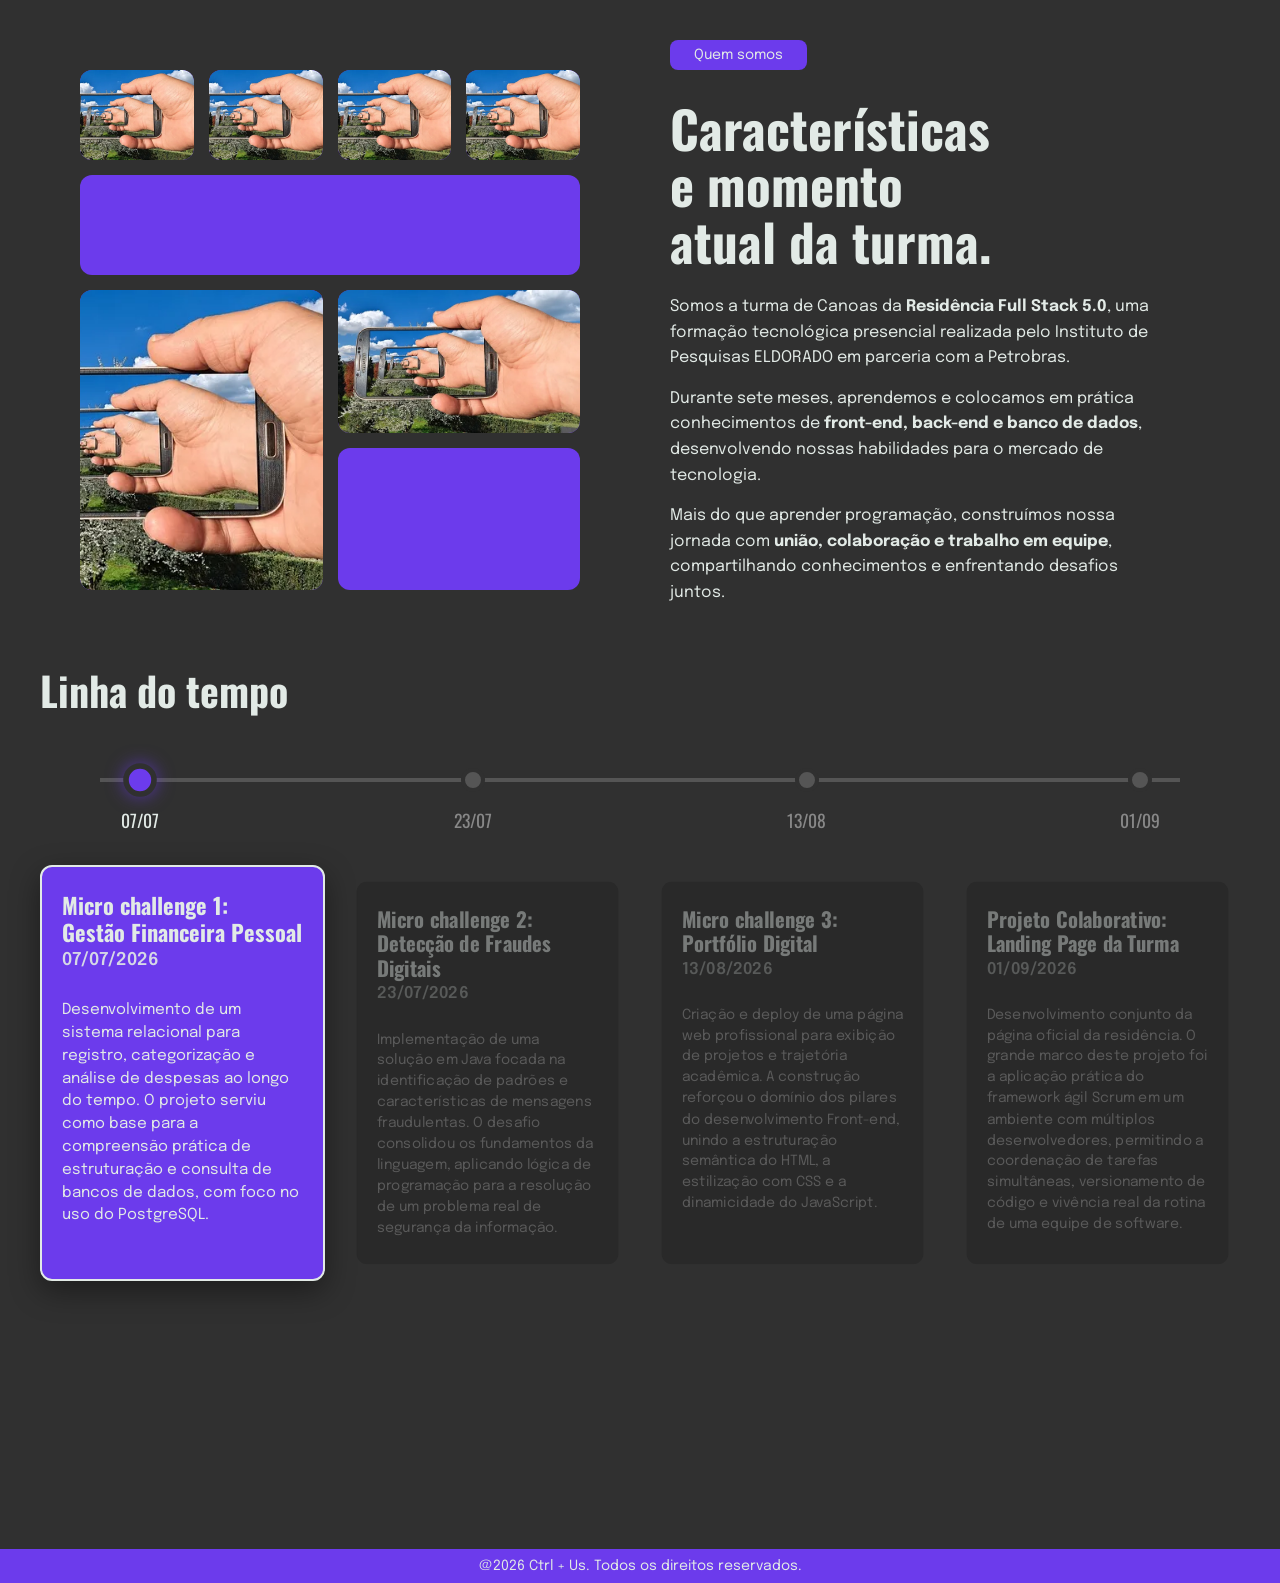
==== commit 39dcf0f9: "Merge pull request #6 from CauaGraeff/rodape Rodapé criado" ====
--- a/index.html
+++ b/index.html
@@ -15,7 +15,7 @@
 </head>
 
 <body>
-    <div class="principal"></div>
+    <div class="principal">
     <header>
         <nav></nav>
     </header>
@@ -146,7 +146,9 @@
         </section>
     </main>
     <footer>
+        <p>@2026 Ctrl + Us. Todos os direitos reservados.</p>
     </footer>
+    </div>
 </body>
 
 </html>
--- a/style.css
+++ b/style.css
@@ -24,6 +24,15 @@
     display: flex;
     justify-content: center;
     align-items: center;
+    flex-direction: column;
+}
+
+.principal {
+    width: 100%;
+    display: flex;
+    flex-direction: column;
+    align-items: center;
+    justify-content: center;
 }
 
 .secao-quem-somos {
@@ -315,6 +324,19 @@
             }
         }
 
+footer {
+    width: 100%;
+    background-color: #6c3bec;
+    color: #e2eae6;
+    text-align: center;
+    display: flex;
+    align-items: center;
+    justify-content: center;
+    padding: 10px 0;
+    margin-top: 268px;
+    font-size: 14px;
+}
+
 
 @media (max-width: 900px) {
     .secao-quem-somos {
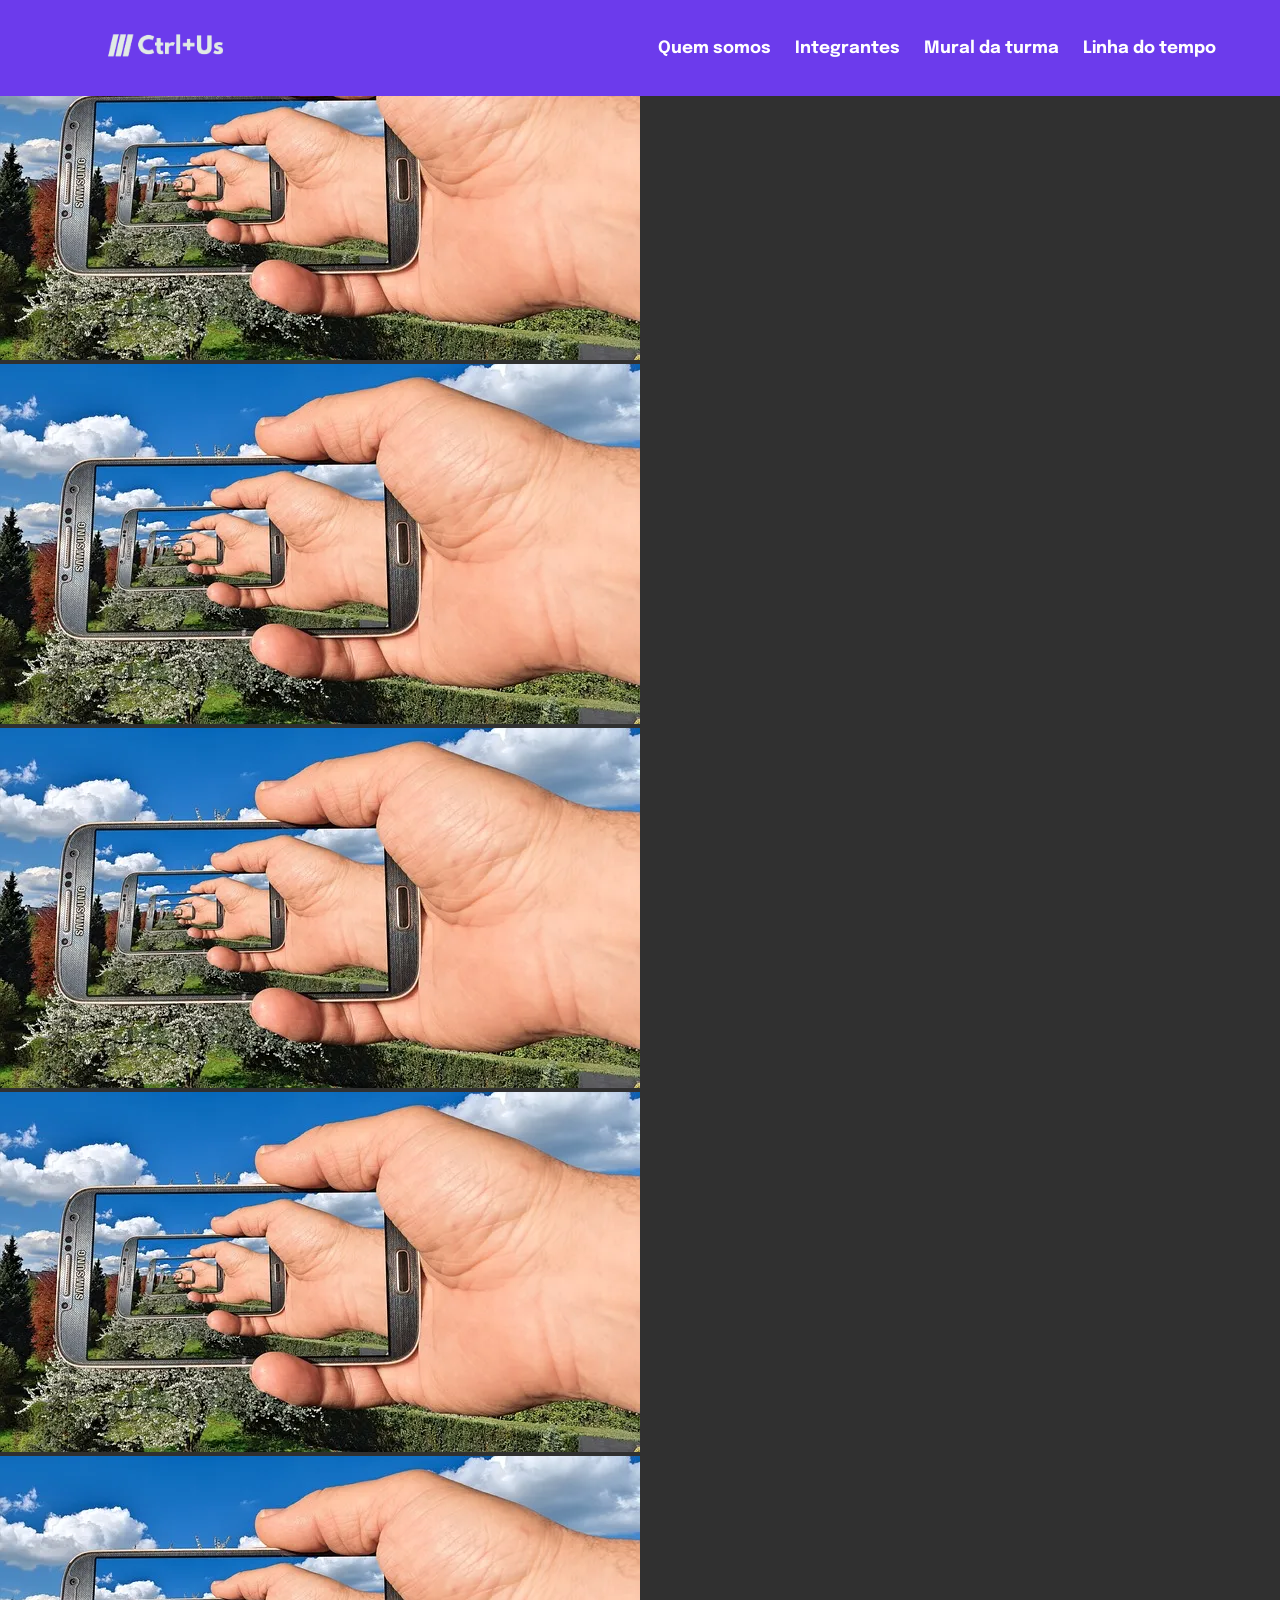
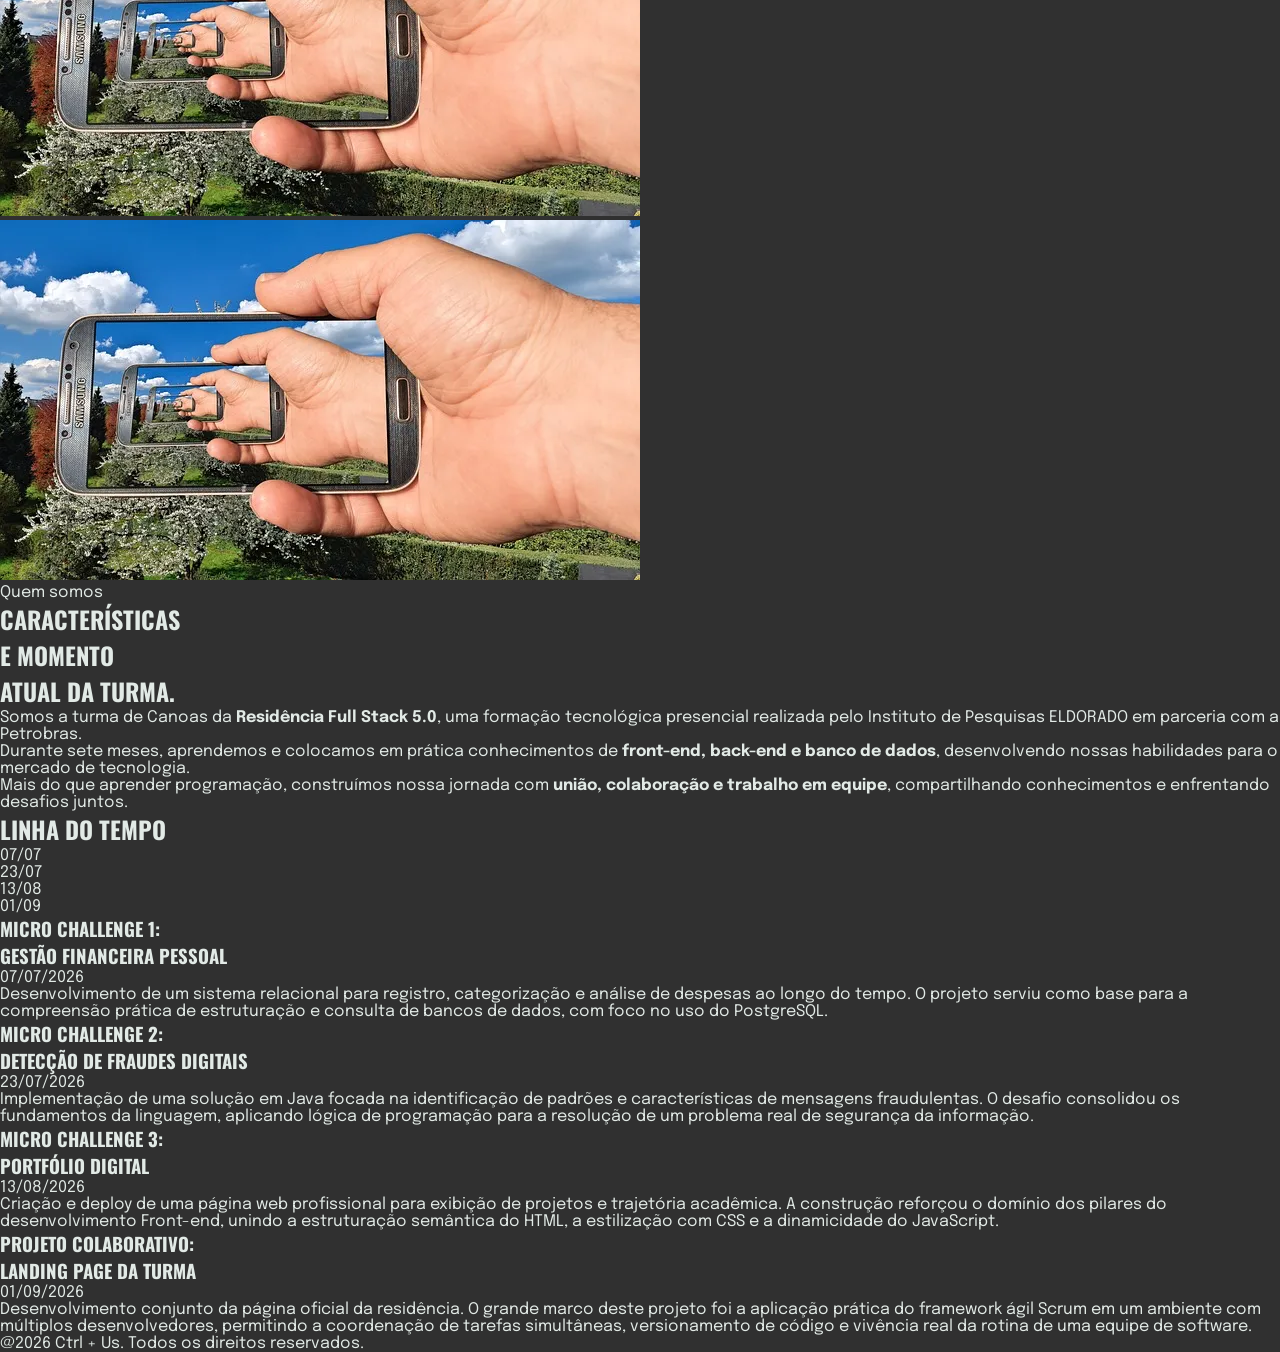
==== commit 0d20e3a2: "Estrutura do cabeçalho" ====
--- a/index.html
+++ b/index.html
@@ -17,8 +17,19 @@
 <body>
     <div class="principal">
     <header>
-        <nav></nav>
-    </header>
+        <nav>
+          <a href="#inicio" class="logo" aria-label="Página inicial">
+            <img src="images/Ctrl_+_Us.png" alt="Ctrl+Us">
+          </a>
+
+          <div>
+            <a href="#quem-somos">Quem somos</a>
+            <a href="#integrantes">Integrantes</a>
+            <a href="#mural">Mural da turma</a>
+            <a href="#linha-do-tempo">Linha do tempo</a>
+          </div>
+        </nav>
+  </header>
     <main>
         <section class="secao-identidade"></section>
         <section class="secao-quem-somos">
--- a/style.css
+++ b/style.css
@@ -1,363 +1,103 @@
 :root {
+  --cor-fundo: #303030;
+  --cor-texto: #E2EAE6;
+  --cor-destaque: #6C3BEC;
+  --cor-branco: #FFFFFF;
 
-    --cor-fundo: #303030;
-    --cor-texto: #E2EAE6;
-    --cor-destaque: #6C3BEC;
-
-    /* Tipografia */
-    --fonte-titulo: 'Oswald', sans-serif;
-    --fonte-texto: 'Epilogue', sans-serif;
-    --fonte-destaque: 'Cormorant Garamond', serif;
+  /* Tipografia */
+  --fonte-titulo: 'Oswald', sans-serif;
+  --fonte-texto: 'Epilogue', sans-serif;
+  --fonte-destaque: 'Cormorant Garamond', serif;
 }
 
 * {
-    margin: 0;
-    padding: 0;
-    box-sizing: border-box;
+  margin: 0;
+  padding: 0;
+  box-sizing: border-box;
 }
 
 body {
-    background-color: var(--cor-fundo);
-    color: var(--cor-texto);
-    font-family: var(--fonte-texto);
-    min-height: 100vh;
-    display: flex;
-    justify-content: center;
-    align-items: center;
-    flex-direction: column;
+  background-color: var(--cor-fundo);
+  color: var(--cor-texto);
+  font-family: var(--fonte-texto);
+  min-height: 100vh;
+  display: flex;
+  justify-content: center;
+  align-items: center;
+  flex-direction: column;
 }
 
-.principal {
-    width: 100%;
-    display: flex;
-    flex-direction: column;
-    align-items: center;
-    justify-content: center;
+h1, h2, h3, h4 {
+  font-family: var(--fonte-titulo);
+  text-transform: uppercase;
 }
 
-.secao-quem-somos {
-    width: 100%;
-    max-width: 1200px;
-    padding: 40px;
-    display: grid;
-    grid-template-columns: 1fr 1fr;
-    gap: 60px;
-    align-items: center;
+html {
+  scroll-behavior: smooth;
 }
 
+/* ===== HEADER ===== */
 
-.quem-somos-galeria {
-    display: grid;
-    /* 4 colunas iguais para a primeira linha */
-    grid-template-columns: repeat(4, 1fr);
-    /* 3 linhas: pequena, média, grande */
-    grid-template-rows: 90px 100px 300px;
-    gap: 15px;
-    width: 100%;
-    max-width: 500px;
+header {
+  position: fixed;
+  top: 0;
+  left: 0;
+  width: 100%;
+  z-index: 10;
+  padding: 12px 5%;
+  background: var(--cor-destaque);
+  transition: padding 0.3s ease, box-shadow 0.3s ease;
 }
 
-.foto,
-.bloco-destaque,
-.bloco-destaque-pequeno {
-    border-radius: 12px;
-    overflow: hidden;
-    background-color: var(--cor-destaque);
-    display: flex;
-    justify-content: center;
-    align-items: center;
+header.scrolled {
+  padding: 8px 5%;
+  box-shadow: 0 2px 12px rgba(0, 0, 0, 0.3);
 }
 
-.foto img {
-    width: 100%;
-    height: 100%;
-    object-fit: cover;
-    background-color: #D6E8F4;
-    position: relative;
+nav {
+  width: 100%;
+  display: flex;
+  align-items: center;
 }
 
-.foto-1 {
-    grid-column: 1;
-    grid-row: 1;
+.logo {
+  display: flex;
+  align-items: center;
+  margin-left: 3vw;
+  transition: opacity 0.3s ease;
+  text-decoration: none;
 }
 
-.foto-2 {
-    grid-column: 2;
-    grid-row: 1;
+.logo img {
+  height: 72px;
+  width: auto;
+  display: block;
+  transition: height 0.3s ease;
 }
 
-.foto-3 {
-    grid-column: 3;
-    grid-row: 1;
+header.scrolled .logo img {
+  height: 56px;
 }
 
-.foto-4 {
-    grid-column: 4;
-    grid-row: 1;
+.logo:hover {
+  opacity: 0.8;
 }
 
-.bloco-destaque {
-    grid-column: 1 / span 4;
-    grid-row: 2;
-    background-color: var(--cor-destaque);
+nav div {
+  display: flex;
+  gap: 24px;
+  margin-left: auto;
 }
 
-.foto-5 {
-    grid-column: 1 / span 2;
-    grid-row: 3;
-}
-
-.coluna-inferior-direita {
-    grid-column: 3 / span 2;
-    grid-row: 3;
-    display: grid;
-    grid-template-rows: 1fr 1fr;
-    gap: 15px;
-}
-
-.bloco-destaque-pequeno {
-    background-color: var(--cor-destaque);
-}
-
-
-.quem-somos-conteudo {
-    max-width: 500px;
-}
-
-
-.quem-somos-tag {
-    display: inline-block;
-    background-color: var(--cor-destaque);
-    color: var(--cor-texto);
-    padding: 8px 24px;
-    border-radius: 8px;
-    font-family: var(--fonte-texto);
-    font-size: 14px;
-    font-weight: 400;
-    margin-bottom: 30px;
-}
-
-
-.quem-somos-conteudo h2 {
-    font-family: var(--fonte-titulo);
-    font-weight: 700;
-    font-size: clamp(36px, 4vw, 54px);
-    line-height: 1.1;
-    margin-bottom: 25px;
-    color: var(--cor-texto);
-}
-
-
-.quem-somos-conteudo p {
-    font-family: var(--fonte-texto);
-    font-weight: 400;
-    font-size: 16px;
-    line-height: 1.6;
-    color: var(--cor-texto);
-    margin-bottom: 15px;
-}
-.timeline-section {
-            max-width: 1200px;
-            width: 100%;
-        }
-
-        .section-title {
-            font-family: var(--fonte-titulo);
-            font-size: 2.5rem;
-            margin-bottom: 3rem;
-            color: var(--cor-texto);
-        }
-
-        /* Estrutura da Linha (Trilha e Nós) */
-        .timeline-track-container {
-            position: relative;
-            margin-bottom: 2rem;
-            padding: 0 5%;
-        }
-
-        .timeline-track {
-            position: absolute;
-            top: 10px; /* Linha centralizada com o meio da bolinha (12px - 2px) */
-            left: 5%;
-            right: 5%;
-            height: 4px;
-            background-color: #555;
-            z-index: 1;
-        }
-
-        .timeline-nodes {
-            display: flex;
-            justify-content: space-between;
-            position: relative;
-            z-index: 2;
-        }
-
-        .node-wrapper {
-            display: flex;
-            flex-direction: column;
-            align-items: center;
-            gap: 15px;
-            cursor: pointer;
-            width: 80px;
-        }
-
-        .node-label {
-            font-family: var(--fonte-titulo);
-            font-size: 1.1rem;
-            color: #888;
-            transition: color 0.3s ease;
-            text-align: center;
-        }
-
-        .node {
-            width: 24px;
-            height: 24px;
-            background-color: #555;
-            border-radius: 50%;
-            border: 4px solid var(--cor-fundo);
-            transition: all 0.3s ease;
-        }
-
-        /* Estados Ativos da Trilha */
-        .node-wrapper.active .node {
-            background-color: var(--cor-destaque);
-            transform: scale(1.4);
-            box-shadow: 0 0 12px rgba(108, 59, 236, 0.6);
-        }
-
-        .node-wrapper.active .node-label {
-            color: var(--cor-texto);
-        }
-
-        /* Estrutura dos Cards */
-        .timeline-cards {
-            display: grid;
-            grid-template-columns: repeat(4, 1fr);
-            gap: 20px;
-            margin-top: 2rem;
-        }
-
-        .card {
-            background-color: #1f1f1f; /* Fundo escuro para cards inativos */
-            border-radius: 12px;
-            padding: 25px 20px;
-            cursor: pointer;
-            transition: all 0.4s cubic-bezier(0.25, 0.8, 0.25, 1);
-            opacity: 0.4;
-            transform: scale(0.92);
-            border: 2px solid transparent;
-            display: flex;
-            flex-direction: column;
-        }
-
-        .card:hover {
-            opacity: 0.7;
-            transform: scale(0.95);
-        }
-
-        /* Estado Ativo do Card */
-        .card.active {
-            opacity: 1;
-            transform: scale(1);
-            background-color: var(--cor-destaque);
-            border-color: var(--cor-texto);
-            box-shadow: 0 10px 30px rgba(0, 0, 0, 0.4);
-        }
-
-        .card-header {
-            margin-bottom: 15px;
-        }
-
-        .card-title {
-            font-family: var(--fonte-titulo);
-            font-size: 1.4rem;
-            margin: 0 0 5px 0;
-            line-height: 1.2;
-            color: var(--cor-texto);
-        }
-
-        .card-date {
-            font-family: var(--fonte-texto);
-            font-size: 1.1rem;
-            font-weight: 600;
-            opacity: 0.6;
-            display: block;
-            margin-bottom: 15px;
-            color: var(--cor-texto);
-        }
-
-        .card-desc {
-            font-size: 0.95rem;
-            line-height: 1.5;
-            margin: 0;
-            color: #999;
-        }
-
-        .card.active .card-desc {
-            color: var(--cor-texto);
-        }
-        
-        .card.active .card-date {
-            opacity: 0.9;
-        }
-
-        /* Responsividade para telas menores */
-        @media (max-width: 950px) {
-            .timeline-cards {
-                grid-template-columns: repeat(2, 1fr);
-            }
-            .timeline-track-container {
-                display: none;
-            }
-            .card {
-                opacity: 0.6;
-                transform: scale(0.98);
-            }
-            .card.active {
-                transform: scale(1.02);
-            }
-        }
-
-        @media (max-width: 600px) {
-            .timeline-cards {
-                grid-template-columns: 1fr;
-            }
-        }
-
-footer {
-    width: 100%;
-    background-color: #6c3bec;
-    color: #e2eae6;
-    text-align: center;
-    display: flex;
-    align-items: center;
-    justify-content: center;
-    padding: 10px 0;
-    margin-top: 268px;
-    font-size: 14px;
-}
-
-
-@media (max-width: 900px) {
-    .secao-quem-somos {
-        grid-template-columns: 1fr;
-        gap: 50px;
-        padding: 30px;
-    }
-
-    .quem-somos-galeria,
-    .quem-somos-conteudo {
-        margin: 0 auto;
-    }
-}
-
-@media (max-width: 500px) {
-    .quem-somos-galeria {
-        grid-template-rows: 70px 80px 180px;
-        gap: 10px;
-    }
-
-    .coluna-inferior-direita {
-        gap: 10px;
-    }
+nav div a {
+  min-width: 100px;
+  padding: 2px 0;
+  font-family: var(--fonte-texto);
+  font-size: 17px;
+  font-weight: 700;
+  text-align: center;
+  white-space: nowrap;
+  color: var(--cor-branco);
+  text-decoration: none;
+  transition: opacity 0.2s ease;
 }
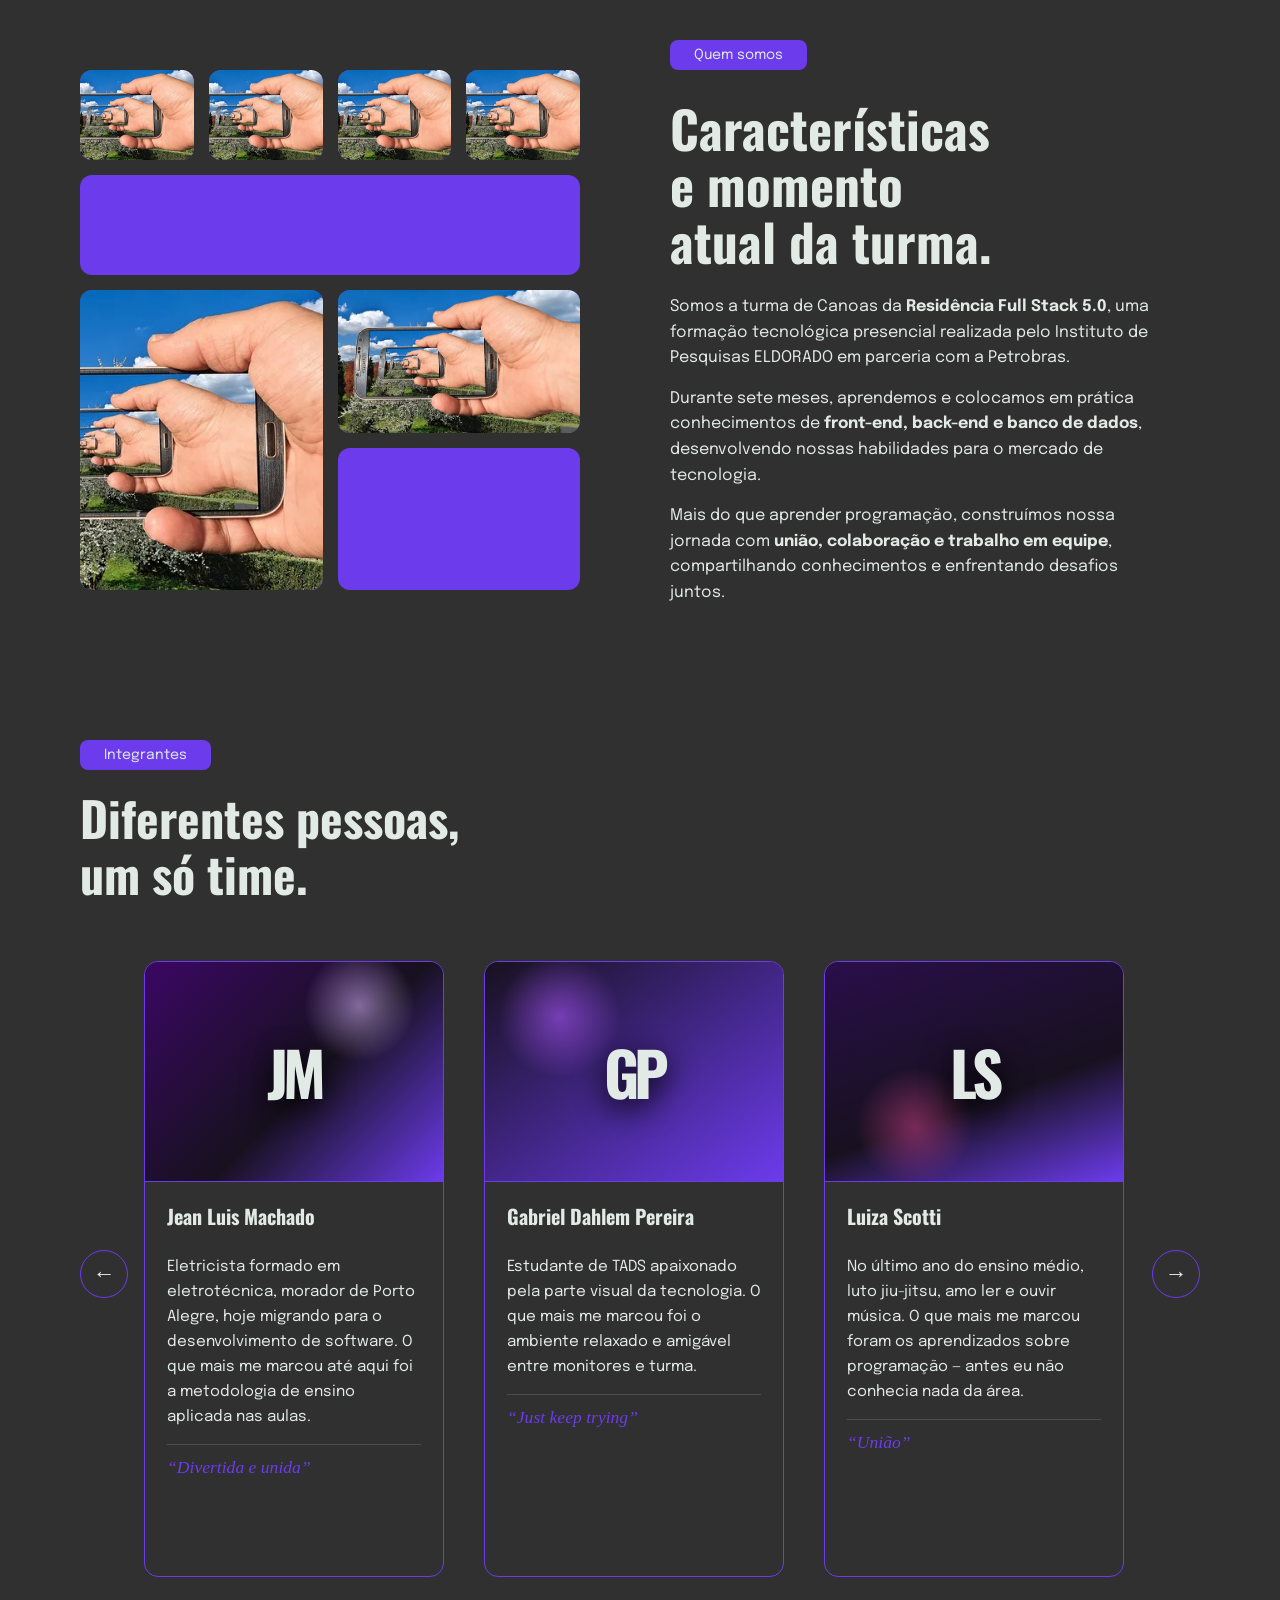
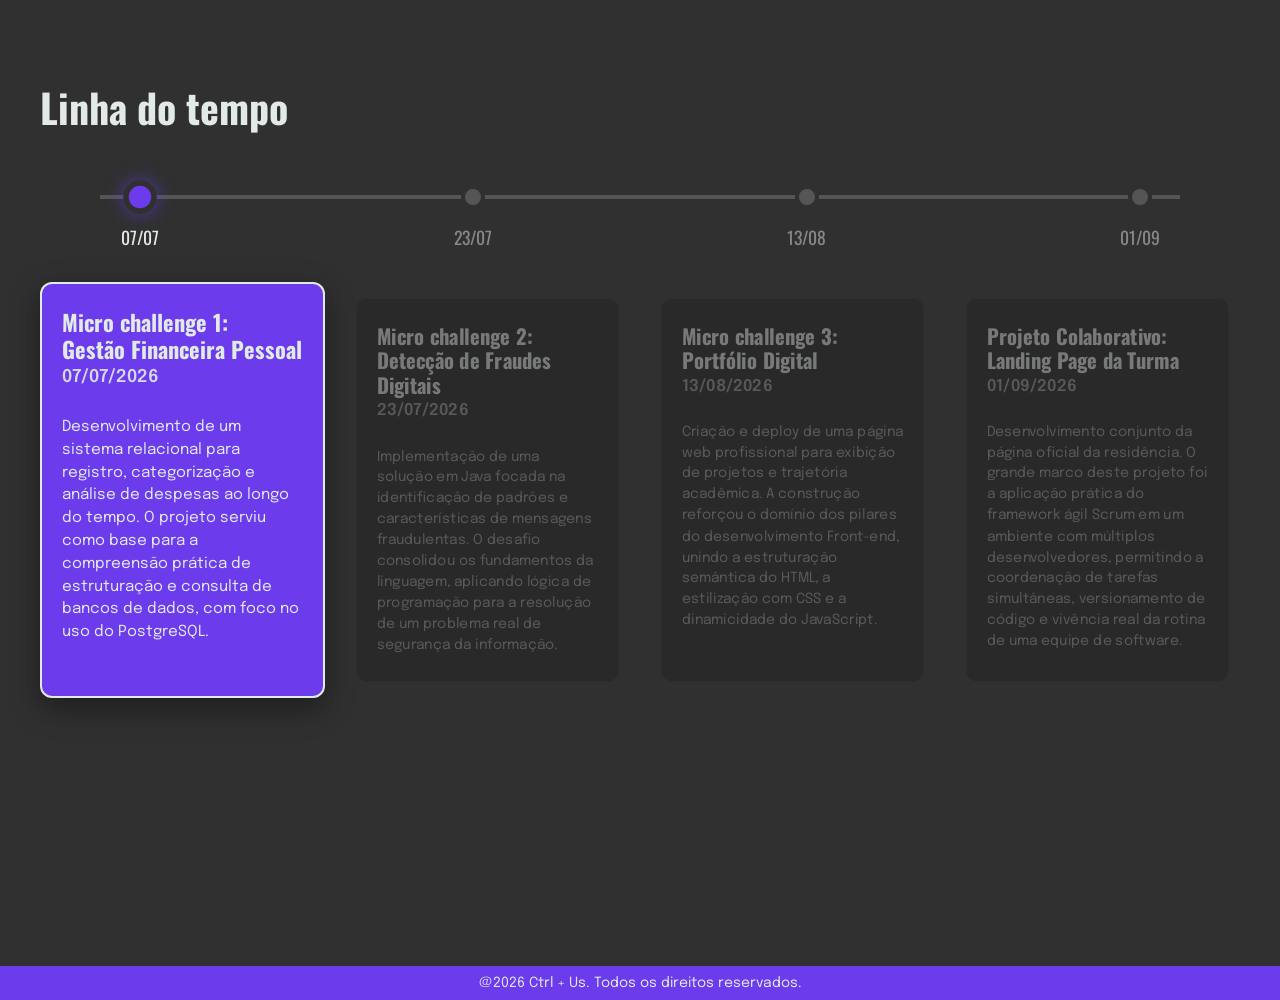
==== commit 0722912c: "parte de integrantes atualizada" ====
--- a/index.html
+++ b/index.html
@@ -16,149 +16,167 @@
 
 <body>
     <div class="principal">
-    <header>
-        <nav>
-          <a href="#inicio" class="logo" aria-label="Página inicial">
-            <img src="images/Ctrl_+_Us.png" alt="Ctrl+Us">
-          </a>
+        <header>
+            <nav></nav>
+        </header>
+        <main>
+            <section class="secao-identidade"></section>
+            <section class="secao-quem-somos">
 
-          <div>
-            <a href="#quem-somos">Quem somos</a>
-            <a href="#integrantes">Integrantes</a>
-            <a href="#mural">Mural da turma</a>
-            <a href="#linha-do-tempo">Linha do tempo</a>
-          </div>
-        </nav>
-  </header>
-    <main>
-        <section class="secao-identidade"></section>
-        <section class="secao-quem-somos">
+                <div class="quem-somos-galeria">
 
-            <div class="quem-somos-galeria">
+                    <div class="foto foto-1"><img src="images/image-in-the-image-2204798_640.webp" alt=""></div>
+                    <div class="foto foto-2"><img src="images/image-in-the-image-2204798_640.webp" alt=""></div>
+                    <div class="foto foto-3"><img src="images/image-in-the-image-2204798_640.webp" alt=""></div>
+                    <div class="foto foto-4"><img src="images/image-in-the-image-2204798_640.webp" alt=""></div>
 
-                <div class="foto foto-1"><img src="images/image-in-the-image-2204798_640.webp" alt=""></div>
-                <div class="foto foto-2"><img src="images/image-in-the-image-2204798_640.webp" alt=""></div>
-                <div class="foto foto-3"><img src="images/image-in-the-image-2204798_640.webp" alt=""></div>
-                <div class="foto foto-4"><img src="images/image-in-the-image-2204798_640.webp" alt=""></div>
+                    <div class="bloco-destaque"></div>
 
-                <div class="bloco-destaque"></div>
+                    <div class="foto foto-5"><img src="images/image-in-the-image-2204798_640.webp" alt=""></div>
 
-                <div class="foto foto-5"><img src="images/image-in-the-image-2204798_640.webp" alt=""></div>
+                    <div class="coluna-inferior-direita">
+                        <div class="foto foto-6"><img src="images/image-in-the-image-2204798_640.webp" alt=""></div>
+                        <div class="bloco-destaque-pequeno"></div>
+                    </div>
 
-                <div class="coluna-inferior-direita">
-                    <div class="foto foto-6"><img src="images/image-in-the-image-2204798_640.webp" alt=""></div>
-                    <div class="bloco-destaque-pequeno"></div>
                 </div>
 
-            </div>
+                <div class="quem-somos-conteudo">
 
-            <div class="quem-somos-conteudo">
+                    <span class="quem-somos-tag">Quem somos</span>
 
-                <span class="quem-somos-tag">Quem somos</span>
+                    <h2>
+                        Características
+                        <br>
+                        e momento
+                        <br>
+                        atual da turma.
+                    </h2>
 
-                <h2>
-                    Características
-                    <br>
-                    e momento
-                    <br>
-                    atual da turma.
-                </h2>
+                    <p>
+                        Somos a turma de Canoas da <strong>Residência Full Stack 5.0</strong>,
+                        uma formação tecnológica presencial realizada pelo Instituto de
+                        Pesquisas ELDORADO em parceria com a Petrobras.
+                    </p>
 
-                <p>
-                    Somos a turma de Canoas da <strong>Residência Full Stack 5.0</strong>,
-                    uma formação tecnológica presencial realizada pelo Instituto de
-                    Pesquisas ELDORADO em parceria com a Petrobras.
-                </p>
+                    <p>
+                        Durante sete meses, aprendemos e colocamos em prática conhecimentos
+                        de <strong>front-end, back-end e banco de dados</strong>, desenvolvendo
+                        nossas habilidades para o mercado de tecnologia.
+                    </p>
 
-                <p>
-                    Durante sete meses, aprendemos e colocamos em prática conhecimentos
-                    de <strong>front-end, back-end e banco de dados</strong>, desenvolvendo
-                    nossas habilidades para o mercado de tecnologia.
-                </p>
+                    <p>
+                        Mais do que aprender programação, construímos nossa jornada com
+                        <strong>união, colaboração e trabalho em equipe</strong>, compartilhando
+                        conhecimentos e enfrentando desafios juntos.
+                    </p>
 
-                <p>
-                    Mais do que aprender programação, construímos nossa jornada com
-                    <strong>união, colaboração e trabalho em equipe</strong>, compartilhando
-                    conhecimentos e enfrentando desafios juntos.
-                </p>
+                </div>
 
-            </div>
+            </section>
+            <section class="secao-integrantes">
+                <div class="integrantes-cabecalho">
+                    <span class="integrantes-tag">Integrantes</span>
+                    <h2>Diferentes pessoas,<br>um só time.</h2>
+                </div>
 
-        </section>
-        <section class="secao-integrantes"></section>
-        <section class="secao-mural"></section>
-        <section class="secao-trajetoria">
-<div class="timeline-section">
-        <h2 class="section-title">Linha do tempo</h2>
-        
-        <!-- Trilha visual da timeline (Oculta no mobile) -->
-        <div class="timeline-track-container">
-            <div class="timeline-track"></div>
-            <div class="timeline-nodes">
-                <div class="node-wrapper active" data-index="0">
-                    <div class="node"></div>
-                    <span class="node-label">07/07</span>
+                <div class="integrantes-carousel">
+
+                    <button class="integrantes-seta integrantes-seta-anterior" type="button"
+                        aria-label="Ver integrantes anteriores">&#8592;</button>
+
+                    <div class="integrantes-lista" id="integrantes-lista"></div>
+
+                    <button class="integrantes-seta integrantes-seta-proxima" type="button"
+                        aria-label="Ver próximos integrantes">&#8594;</button>
+
                 </div>
-                <div class="node-wrapper" data-index="1">
-                    <div class="node"></div>
-                    <span class="node-label">23/07</span>
+            </section>
+            <section class="secao-mural"></section>
+            <section class="secao-trajetoria">
+                <div class="timeline-section">
+                    <h2 class="section-title">Linha do tempo</h2>
+
+                    <!-- Trilha visual da timeline (Oculta no mobile) -->
+                    <div class="timeline-track-container">
+                        <div class="timeline-track"></div>
+                        <div class="timeline-nodes">
+                            <div class="node-wrapper active" data-index="0">
+                                <div class="node"></div>
+                                <span class="node-label">07/07</span>
+                            </div>
+                            <div class="node-wrapper" data-index="1">
+                                <div class="node"></div>
+                                <span class="node-label">23/07</span>
+                            </div>
+                            <div class="node-wrapper" data-index="2">
+                                <div class="node"></div>
+                                <span class="node-label">13/08</span>
+                            </div>
+                            <div class="node-wrapper" data-index="3">
+                                <div class="node"></div>
+                                <span class="node-label">01/09</span>
+                            </div>
+                        </div>
+                    </div>
+
+                    <!-- Cards de Conteúdo -->
+                    <div class="timeline-cards">
+                        <!-- Card 1 -->
+                        <div class="card active" data-index="0">
+                            <div class="card-header">
+                                <h3 class="card-title">Micro challenge 1:<br>Gestão Financeira Pessoal</h3>
+                                <span class="card-date">07/07/2026</span>
+                            </div>
+                            <p class="card-desc">Desenvolvimento de um sistema relacional para registro, categorização e
+                                análise de despesas ao longo do tempo. O projeto serviu como base para a compreensão
+                                prática de estruturação e consulta de bancos de dados, com foco no uso do PostgreSQL.
+                            </p>
+                        </div>
+
+                        <!-- Card 2 -->
+                        <div class="card" data-index="1">
+                            <div class="card-header">
+                                <h3 class="card-title">Micro challenge 2:<br>Detecção de Fraudes Digitais</h3>
+                                <span class="card-date">23/07/2026</span>
+                            </div>
+                            <p class="card-desc">Implementação de uma solução em Java focada na identificação de padrões
+                                e características de mensagens fraudulentas. O desafio consolidou os fundamentos da
+                                linguagem, aplicando lógica de programação para a resolução de um problema real de
+                                segurança da informação.</p>
+                        </div>
+
+                        <!-- Card 3 -->
+                        <div class="card" data-index="2">
+                            <div class="card-header">
+                                <h3 class="card-title">Micro challenge 3:<br>Portfólio Digital</h3>
+                                <span class="card-date">13/08/2026</span>
+                            </div>
+                            <p class="card-desc">Criação e deploy de uma página web profissional para exibição de
+                                projetos e trajetória acadêmica. A construção reforçou o domínio dos pilares do
+                                desenvolvimento Front-end, unindo a estruturação semântica do HTML, a estilização com
+                                CSS e a dinamicidade do JavaScript.</p>
+                        </div>
+
+                        <!-- Card 4 -->
+                        <div class="card" data-index="3">
+                            <div class="card-header">
+                                <h3 class="card-title">Projeto Colaborativo:<br>Landing Page da Turma</h3>
+                                <span class="card-date">01/09/2026</span>
+                            </div>
+                            <p class="card-desc">Desenvolvimento conjunto da página oficial da residência. O grande
+                                marco deste projeto foi a aplicação prática do framework ágil Scrum em um ambiente com
+                                múltiplos desenvolvedores, permitindo a coordenação de tarefas simultâneas,
+                                versionamento de código e vivência real da rotina de uma equipe de software.</p>
+                        </div>
+                    </div>
                 </div>
-                <div class="node-wrapper" data-index="2">
-                    <div class="node"></div>
-                    <span class="node-label">13/08</span>
-                </div>
-                <div class="node-wrapper" data-index="3">
-                    <div class="node"></div>
-                    <span class="node-label">01/09</span>
-                </div>
-            </div>
-        </div>
 
-        <!-- Cards de Conteúdo -->
-        <div class="timeline-cards">
-            <!-- Card 1 -->
-            <div class="card active" data-index="0">
-                <div class="card-header">
-                    <h3 class="card-title">Micro challenge 1:<br>Gestão Financeira Pessoal</h3>
-                    <span class="card-date">07/07/2026</span>
-                </div>
-                <p class="card-desc">Desenvolvimento de um sistema relacional para registro, categorização e análise de despesas ao longo do tempo. O projeto serviu como base para a compreensão prática de estruturação e consulta de bancos de dados, com foco no uso do PostgreSQL.</p>
-            </div>
-
-            <!-- Card 2 -->
-            <div class="card" data-index="1">
-                <div class="card-header">
-                    <h3 class="card-title">Micro challenge 2:<br>Detecção de Fraudes Digitais</h3>
-                    <span class="card-date">23/07/2026</span>
-                </div>
-                <p class="card-desc">Implementação de uma solução em Java focada na identificação de padrões e características de mensagens fraudulentas. O desafio consolidou os fundamentos da linguagem, aplicando lógica de programação para a resolução de um problema real de segurança da informação.</p>
-            </div>
-
-            <!-- Card 3 -->
-            <div class="card" data-index="2">
-                <div class="card-header">
-                    <h3 class="card-title">Micro challenge 3:<br>Portfólio Digital</h3>
-                    <span class="card-date">13/08/2026</span>
-                </div>
-                <p class="card-desc">Criação e deploy de uma página web profissional para exibição de projetos e trajetória acadêmica. A construção reforçou o domínio dos pilares do desenvolvimento Front-end, unindo a estruturação semântica do HTML, a estilização com CSS e a dinamicidade do JavaScript.</p>
-            </div>
-
-            <!-- Card 4 -->
-            <div class="card" data-index="3">
-                <div class="card-header">
-                    <h3 class="card-title">Projeto Colaborativo:<br>Landing Page da Turma</h3>
-                    <span class="card-date">01/09/2026</span>
-                </div>
-                <p class="card-desc">Desenvolvimento conjunto da página oficial da residência. O grande marco deste projeto foi a aplicação prática do framework ágil Scrum em um ambiente com múltiplos desenvolvedores, permitindo a coordenação de tarefas simultâneas, versionamento de código e vivência real da rotina de uma equipe de software.</p>
-            </div>
-        </div>
-    </div>
-
-        </section>
-    </main>
-    <footer>
-        <p>@2026 Ctrl + Us. Todos os direitos reservados.</p>
-    </footer>
+            </section>
+        </main>
+        <footer>
+            <p>@2026 Ctrl + Us. Todos os direitos reservados.</p>
+        </footer>
     </div>
 </body>
 
--- a/style.css
+++ b/style.css
@@ -1,103 +1,566 @@
 :root {
-  --cor-fundo: #303030;
-  --cor-texto: #E2EAE6;
-  --cor-destaque: #6C3BEC;
-  --cor-branco: #FFFFFF;
-
-  /* Tipografia */
-  --fonte-titulo: 'Oswald', sans-serif;
-  --fonte-texto: 'Epilogue', sans-serif;
-  --fonte-destaque: 'Cormorant Garamond', serif;
+
+    --cor-fundo: #303030;
+    --cor-texto: #E2EAE6;
+    --cor-destaque: #6C3BEC;
+
+    /* Tipografia */
+    --fonte-titulo: 'Oswald', sans-serif;
+    --fonte-texto: 'Epilogue', sans-serif;
+    --fonte-destaque: 'Cormorant Garamond', serif;
 }
 
 * {
-  margin: 0;
-  padding: 0;
-  box-sizing: border-box;
+    margin: 0;
+    padding: 0;
+    box-sizing: border-box;
 }
 
 body {
-  background-color: var(--cor-fundo);
-  color: var(--cor-texto);
-  font-family: var(--fonte-texto);
-  min-height: 100vh;
-  display: flex;
-  justify-content: center;
-  align-items: center;
-  flex-direction: column;
-}
-
-h1, h2, h3, h4 {
-  font-family: var(--fonte-titulo);
-  text-transform: uppercase;
-}
-
-html {
-  scroll-behavior: smooth;
-}
-
-/* ===== HEADER ===== */
-
-header {
-  position: fixed;
-  top: 0;
-  left: 0;
-  width: 100%;
-  z-index: 10;
-  padding: 12px 5%;
-  background: var(--cor-destaque);
-  transition: padding 0.3s ease, box-shadow 0.3s ease;
-}
-
-header.scrolled {
-  padding: 8px 5%;
-  box-shadow: 0 2px 12px rgba(0, 0, 0, 0.3);
-}
-
-nav {
-  width: 100%;
-  display: flex;
-  align-items: center;
-}
-
-.logo {
-  display: flex;
-  align-items: center;
-  margin-left: 3vw;
-  transition: opacity 0.3s ease;
-  text-decoration: none;
-}
-
-.logo img {
-  height: 72px;
-  width: auto;
-  display: block;
-  transition: height 0.3s ease;
-}
-
-header.scrolled .logo img {
-  height: 56px;
-}
-
-.logo:hover {
-  opacity: 0.8;
-}
-
-nav div {
-  display: flex;
-  gap: 24px;
-  margin-left: auto;
-}
-
-nav div a {
-  min-width: 100px;
-  padding: 2px 0;
-  font-family: var(--fonte-texto);
-  font-size: 17px;
-  font-weight: 700;
-  text-align: center;
-  white-space: nowrap;
-  color: var(--cor-branco);
-  text-decoration: none;
-  transition: opacity 0.2s ease;
+    background-color: var(--cor-fundo);
+    color: var(--cor-texto);
+    font-family: var(--fonte-texto);
+    min-height: 100vh;
+    display: flex;
+    justify-content: center;
+    align-items: center;
+    flex-direction: column;
+}
+
+.principal {
+    width: 100%;
+    display: flex;
+    flex-direction: column;
+    align-items: center;
+    justify-content: center;
+}
+
+.secao-quem-somos {
+    width: 100%;
+    max-width: 1200px;
+    padding: 40px;
+    display: grid;
+    grid-template-columns: 1fr 1fr;
+    gap: 60px;
+    align-items: center;
+}
+
+
+.quem-somos-galeria {
+    display: grid;
+    /* 4 colunas iguais para a primeira linha */
+    grid-template-columns: repeat(4, 1fr);
+    /* 3 linhas: pequena, média, grande */
+    grid-template-rows: 90px 100px 300px;
+    gap: 15px;
+    width: 100%;
+    max-width: 500px;
+}
+
+.foto,
+.bloco-destaque,
+.bloco-destaque-pequeno {
+    border-radius: 12px;
+    overflow: hidden;
+    background-color: var(--cor-destaque);
+    display: flex;
+    justify-content: center;
+    align-items: center;
+}
+
+.foto img {
+    width: 100%;
+    height: 100%;
+    object-fit: cover;
+    background-color: #D6E8F4;
+    position: relative;
+}
+
+.foto-1 {
+    grid-column: 1;
+    grid-row: 1;
+}
+
+.foto-2 {
+    grid-column: 2;
+    grid-row: 1;
+}
+
+.foto-3 {
+    grid-column: 3;
+    grid-row: 1;
+}
+
+.foto-4 {
+    grid-column: 4;
+    grid-row: 1;
+}
+
+.bloco-destaque {
+    grid-column: 1 / span 4;
+    grid-row: 2;
+    background-color: var(--cor-destaque);
+}
+
+.foto-5 {
+    grid-column: 1 / span 2;
+    grid-row: 3;
+}
+
+.coluna-inferior-direita {
+    grid-column: 3 / span 2;
+    grid-row: 3;
+    display: grid;
+    grid-template-rows: 1fr 1fr;
+    gap: 15px;
+}
+
+.bloco-destaque-pequeno {
+    background-color: var(--cor-destaque);
+}
+
+
+.quem-somos-conteudo {
+    max-width: 500px;
+}
+
+
+.quem-somos-tag {
+    display: inline-block;
+    background-color: var(--cor-destaque);
+    color: var(--cor-texto);
+    padding: 8px 24px;
+    border-radius: 8px;
+    font-family: var(--fonte-texto);
+    font-size: 14px;
+    font-weight: 400;
+    margin-bottom: 30px;
+}
+
+
+.quem-somos-conteudo h2 {
+    font-family: var(--fonte-titulo);
+    font-weight: 700;
+    font-size: clamp(36px, 4vw, 54px);
+    line-height: 1.1;
+    margin-bottom: 25px;
+    color: var(--cor-texto);
+}
+
+
+.quem-somos-conteudo p {
+    font-family: var(--fonte-texto);
+    font-weight: 400;
+    font-size: 16px;
+    line-height: 1.6;
+    color: var(--cor-texto);
+    margin-bottom: 15px;
+}
+
+.timeline-section {
+    max-width: 1200px;
+    width: 100%;
+}
+
+.section-title {
+    font-family: var(--fonte-titulo);
+    font-size: 2.5rem;
+    margin-bottom: 3rem;
+    color: var(--cor-texto);
+}
+
+/* Estrutura da Linha (Trilha e Nós) */
+.timeline-track-container {
+    position: relative;
+    margin-bottom: 2rem;
+    padding: 0 5%;
+}
+
+.timeline-track {
+    position: absolute;
+    top: 10px;
+    /* Linha centralizada com o meio da bolinha (12px - 2px) */
+    left: 5%;
+    right: 5%;
+    height: 4px;
+    background-color: #555;
+    z-index: 1;
+}
+
+.timeline-nodes {
+    display: flex;
+    justify-content: space-between;
+    position: relative;
+    z-index: 2;
+}
+
+.node-wrapper {
+    display: flex;
+    flex-direction: column;
+    align-items: center;
+    gap: 15px;
+    cursor: pointer;
+    width: 80px;
+}
+
+.node-label {
+    font-family: var(--fonte-titulo);
+    font-size: 1.1rem;
+    color: #888;
+    transition: color 0.3s ease;
+    text-align: center;
+}
+
+.node {
+    width: 24px;
+    height: 24px;
+    background-color: #555;
+    border-radius: 50%;
+    border: 4px solid var(--cor-fundo);
+    transition: all 0.3s ease;
+}
+
+/* Estados Ativos da Trilha */
+.node-wrapper.active .node {
+    background-color: var(--cor-destaque);
+    transform: scale(1.4);
+    box-shadow: 0 0 12px rgba(108, 59, 236, 0.6);
+}
+
+.node-wrapper.active .node-label {
+    color: var(--cor-texto);
+}
+
+/* Estrutura dos Cards */
+.timeline-cards {
+    display: grid;
+    grid-template-columns: repeat(4, 1fr);
+    gap: 20px;
+    margin-top: 2rem;
+}
+
+.card {
+    background-color: #1f1f1f;
+    /* Fundo escuro para cards inativos */
+    border-radius: 12px;
+    padding: 25px 20px;
+    cursor: pointer;
+    transition: all 0.4s cubic-bezier(0.25, 0.8, 0.25, 1);
+    opacity: 0.4;
+    transform: scale(0.92);
+    border: 2px solid transparent;
+    display: flex;
+    flex-direction: column;
+}
+
+.card:hover {
+    opacity: 0.7;
+    transform: scale(0.95);
+}
+
+/* Estado Ativo do Card */
+.card.active {
+    opacity: 1;
+    transform: scale(1);
+    background-color: var(--cor-destaque);
+    border-color: var(--cor-texto);
+    box-shadow: 0 10px 30px rgba(0, 0, 0, 0.4);
+}
+
+.card-header {
+    margin-bottom: 15px;
+}
+
+.card-title {
+    font-family: var(--fonte-titulo);
+    font-size: 1.4rem;
+    margin: 0 0 5px 0;
+    line-height: 1.2;
+    color: var(--cor-texto);
+}
+
+.card-date {
+    font-family: var(--fonte-texto);
+    font-size: 1.1rem;
+    font-weight: 600;
+    opacity: 0.6;
+    display: block;
+    margin-bottom: 15px;
+    color: var(--cor-texto);
+}
+
+.card-desc {
+    font-size: 0.95rem;
+    line-height: 1.5;
+    margin: 0;
+    color: #999;
+}
+
+.card.active .card-desc {
+    color: var(--cor-texto);
+}
+
+.card.active .card-date {
+    opacity: 0.9;
+}
+
+/* Responsividade para telas menores */
+@media (max-width: 950px) {
+    .timeline-cards {
+        grid-template-columns: repeat(2, 1fr);
+    }
+
+    .timeline-track-container {
+        display: none;
+    }
+
+    .card {
+        opacity: 0.6;
+        transform: scale(0.98);
+    }
+
+    .card.active {
+        transform: scale(1.02);
+    }
+}
+
+@media (max-width: 600px) {
+    .timeline-cards {
+        grid-template-columns: 1fr;
+    }
+}
+
+footer {
+    width: 100%;
+    background-color: #6c3bec;
+    color: #e2eae6;
+    text-align: center;
+    display: flex;
+    align-items: center;
+    justify-content: center;
+    padding: 10px 0;
+    margin-top: 268px;
+    font-size: 14px;
+}
+
+
+@media (max-width: 900px) {
+    .secao-quem-somos {
+        grid-template-columns: 1fr;
+        gap: 50px;
+        padding: 30px;
+    }
+
+    .quem-somos-galeria,
+    .quem-somos-conteudo {
+        margin: 0 auto;
+    }
+}
+
+@media (max-width: 500px) {
+    .quem-somos-galeria {
+        grid-template-rows: 70px 80px 180px;
+        gap: 10px;
+    }
+
+    .coluna-inferior-direita {
+        gap: 10px;
+    }
+}
+
+
+.secao-integrantes {
+    width: 100%;
+    max-width: 1200px;
+    padding: 80px 40px;
+}
+
+.integrantes-cabecalho {
+    margin-bottom: 50px;
+}
+
+.integrantes-tag {
+    display: inline-block;
+    background-color: var(--cor-destaque);
+    color: var(--cor-texto);
+    padding: 8px 24px;
+    border-radius: 8px;
+    font-family: var(--fonte-texto);
+    font-size: 14px;
+    font-weight: 400;
+    margin-bottom: 20px;
+}
+
+.integrantes-cabecalho h2 {
+    font-family: var(--fonte-titulo);
+    font-weight: 700;
+    font-size: clamp(32px, 4vw, 48px);
+    line-height: 1.15;
+    color: var(--cor-texto);
+}
+
+.integrantes-carousel {
+    display: flex;
+    align-items: center;
+    gap: 16px;
+}
+
+.integrantes-lista {
+    display: flex;
+    gap: 40px;
+    overflow-x: auto;
+    scroll-snap-type: x mandatory;
+    scroll-behavior: smooth;
+    padding: 10px 4px 20px;
+    scrollbar-width: none;
+}
+
+.integrantes-lista::-webkit-scrollbar {
+    display: none;
+}
+
+.integrantes-seta {
+    flex: 0 0 auto;
+    width: 48px;
+    height: 48px;
+    border-radius: 50%;
+    border: 1px solid var(--cor-destaque);
+    background-color: transparent;
+    color: var(--cor-texto);
+    font-size: 1.4rem;
+    line-height: 1;
+    cursor: pointer;
+    display: flex;
+    align-items: center;
+    justify-content: center;
+    transition: background-color 0.2s, transform 0.2s, opacity 0.2s;
+}
+
+.integrantes-seta:hover:not(:disabled) {
+    background-color: var(--cor-destaque);
+    transform: scale(1.06);
+}
+
+.integrantes-seta:disabled {
+    opacity: 0.3;
+    cursor: default;
+}
+
+.card-integrante {
+    flex: 0 0 300px;
+    scroll-snap-align: start;
+    overflow: hidden;
+    border: 1px solid var(--cor-destaque);
+    border-radius: 14px;
+    background: linear-gradient(145deg, var(--cor-superficie), var(--cor-fundo) 55%);
+    transition:
+        transform 0.25s,
+        border-color 0.25s,
+        box-shadow 0.25s;
+}
+
+.card-integrante:hover {
+    transform: translateY(-6px);
+    border-color: var(--cor-texto);
+    box-shadow: 0 20px 40px rgba(0, 0, 0, 0.35);
+}
+
+.card-integrante .avatar {
+    display: flex;
+    align-items: center;
+    justify-content: center;
+    height: 220px;
+    border-bottom: 1px solid var(--cor-destaque);
+    background:
+        radial-gradient(circle at 72% 20%, rgba(216, 180, 254, 0.55), transparent 20%),
+        linear-gradient(135deg, #3b0764, #17111f 55%, var(--cor-destaque));
+    color: var(--cor-texto);
+    font-family: var(--fonte-titulo);
+    font-size: 3.8rem;
+    font-weight: bold;
+    letter-spacing: -0.3rem;
+    text-shadow: 0 8px 30px black;
+}
+
+.card-integrante:nth-child(4n+2) .avatar {
+    background:
+        radial-gradient(circle at 25% 25%, rgba(168, 85, 247, 0.6), transparent 22%),
+        linear-gradient(145deg, #17111f, var(--cor-destaque));
+}
+
+.card-integrante:nth-child(4n+3) .avatar {
+    background:
+        radial-gradient(circle at 30% 75%, rgba(236, 72, 153, 0.45), transparent 22%),
+        linear-gradient(160deg, #2a0e4a, #17111f 60%, var(--cor-destaque));
+}
+
+.card-integrante:nth-child(4n+4) .avatar {
+    background:
+        radial-gradient(circle at 78% 70%, rgba(147, 197, 253, 0.35), transparent 22%),
+        linear-gradient(155deg, #17111f, #4c1d73 55%, var(--cor-destaque));
+}
+
+.card-integrante .informacoes {
+    min-height: 220px;
+    padding: 22px;
+    display: flex;
+    flex-direction: column;
+    gap: 14px;
+}
+
+.card-integrante .informacoes h3 {
+    margin: 0 0 12px;
+    font-family: var(--fonte-titulo);
+    font-size: 1.25rem;
+    line-height: 1.25;
+    color: var(--cor-texto);
+}
+
+.card-integrante .informacoes p {
+    margin: 0;
+    font-family: var(--fonte-texto);
+    color: var(--cor-texto-secundario);
+    font-size: 0.95rem;
+    line-height: 1.65;
+}
+
+.card-integrante .informacoes .frase {
+    margin-top: auto;
+    padding-top: 10px;
+    border-top: 1px solid rgba(226, 234, 230, 0.15);
+    font-family: var(--fonte-destaque);
+    font-style: italic;
+    font-size: 1.1rem;
+    line-height: 1.4;
+    color: var(--cor-destaque);
+}
+
+@media (max-width: 900px) {
+    .card-integrante {
+        flex-basis: 270px;
+    }
+}
+
+@media (max-width: 600px) {
+    .secao-integrantes {
+        padding: 50px 20px;
+    }
+
+    .integrantes-carousel {
+        gap: 8px;
+    }
+
+    .integrantes-seta {
+        width: 36px;
+        height: 36px;
+        font-size: 1.1rem;
+    }
+
+    .card-integrante {
+        flex-basis: 240px;
+    }
+
+    .card-integrante .informacoes {
+        min-height: 190px;
+    }
 }
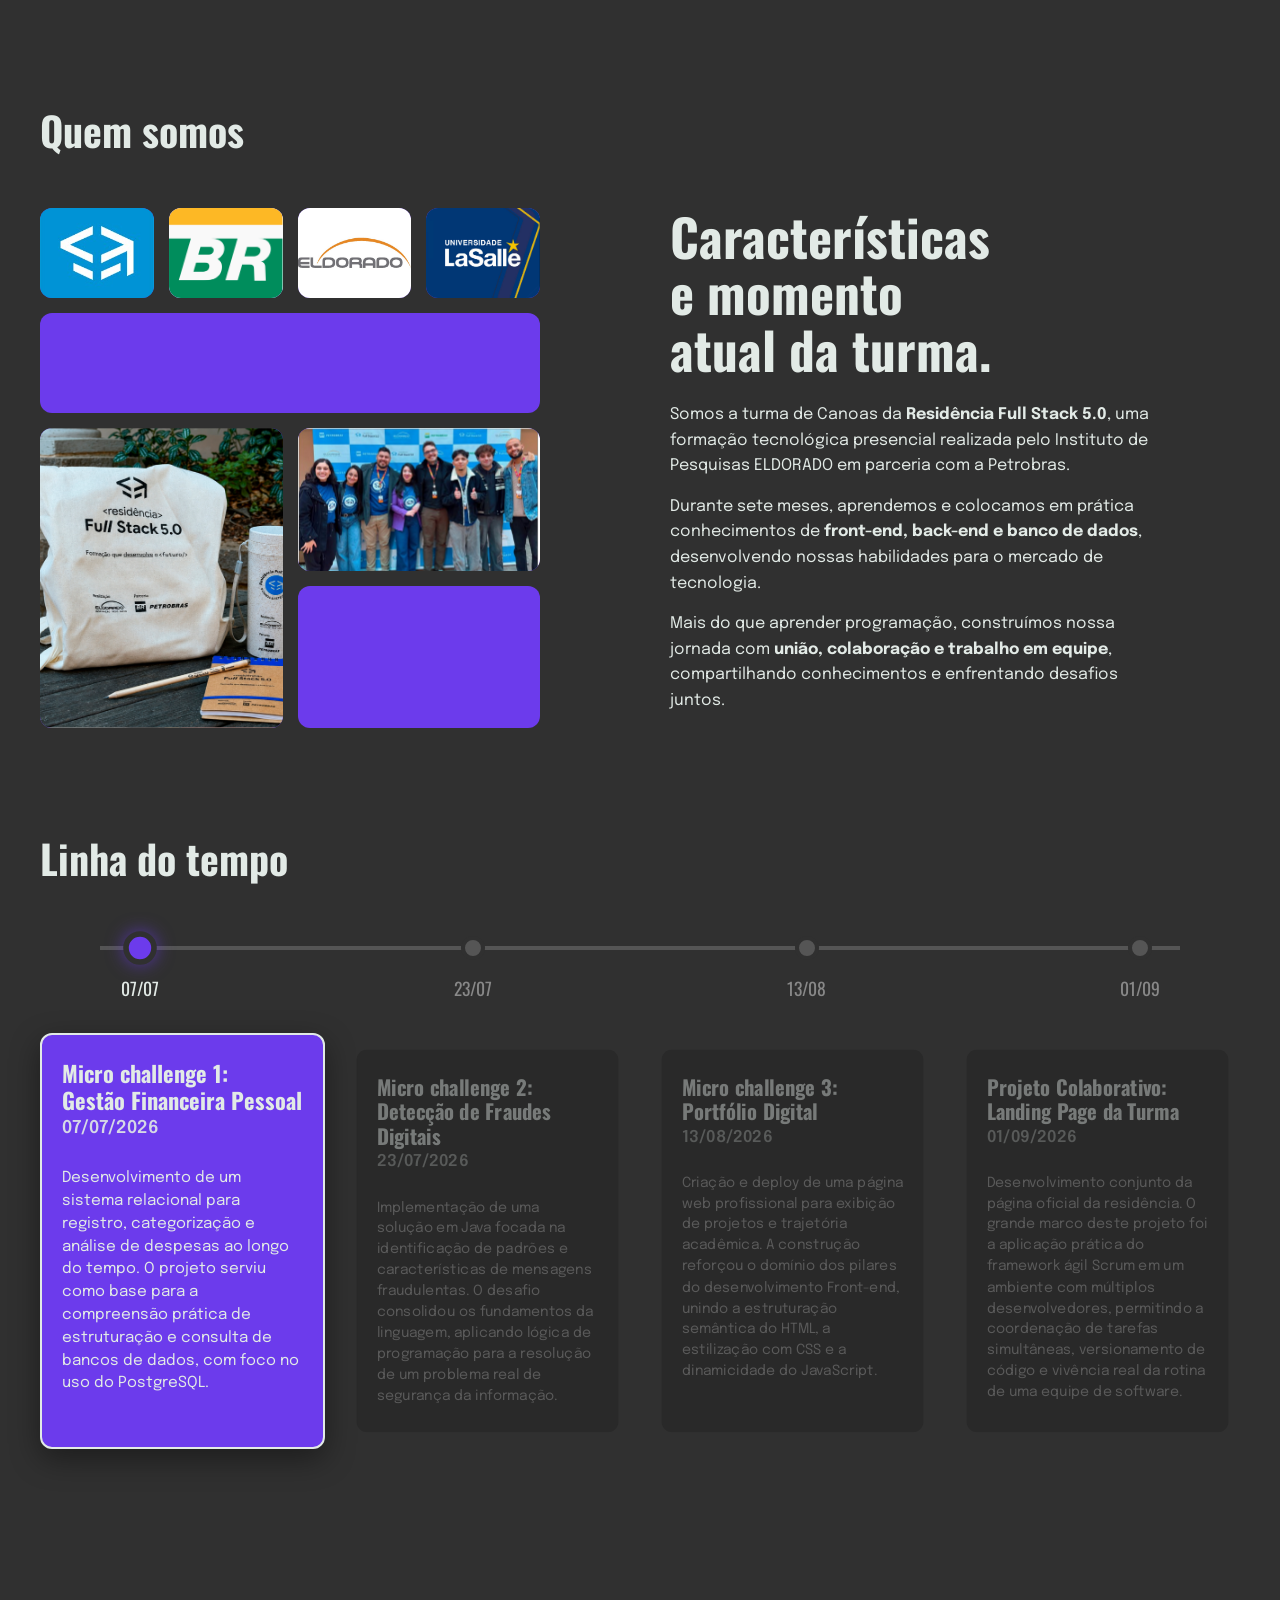
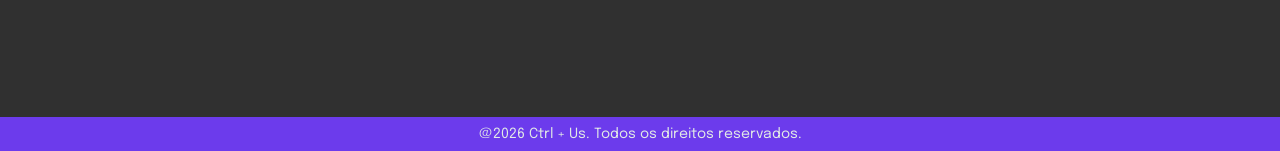
==== commit 59c812e9: "feat: ajusta seção Quem Somos e atualiza imagens" ====
--- a/index.html
+++ b/index.html
@@ -23,75 +23,59 @@
             <section class="secao-identidade"></section>
             <section class="secao-quem-somos">
 
-                <div class="quem-somos-galeria">
+                <h2 class="section-title">Quem somos</h2>
+                <div class="quem-somos-grid">
+                    <div class="quem-somos-galeria">
 
-                    <div class="foto foto-1"><img src="images/image-in-the-image-2204798_640.webp" alt=""></div>
-                    <div class="foto foto-2"><img src="images/image-in-the-image-2204798_640.webp" alt=""></div>
-                    <div class="foto foto-3"><img src="images/image-in-the-image-2204798_640.webp" alt=""></div>
-                    <div class="foto foto-4"><img src="images/image-in-the-image-2204798_640.webp" alt=""></div>
+                        <div class="foto foto-1"><img src="images/residenciafullstack_logo.jpg" alt=""></div>
+                        <div class="foto foto-2"><img src="images/petrobras-seeklogo.png" alt=""></div>
+                        <div class="foto foto-3"><img src="images/eldorado.jpg" alt=""></div>
+                        <div class="foto foto-4"><img src="images/unilasalle.png" alt=""></div>
 
-                    <div class="bloco-destaque"></div>
+                        <div class="bloco-destaque"></div>
 
-                    <div class="foto foto-5"><img src="images/image-in-the-image-2204798_640.webp" alt=""></div>
+                        <div class="foto foto-5"><img src="images/imagembolsa.png" alt=""></div>
 
-                    <div class="coluna-inferior-direita">
-                        <div class="foto foto-6"><img src="images/image-in-the-image-2204798_640.webp" alt=""></div>
-                        <div class="bloco-destaque-pequeno"></div>
+                        <div class="coluna-inferior-direita">
+                            <div class="foto foto-6"><img src="images/profes.png" alt=""></div>
+                            <div class="bloco-destaque-pequeno"></div>
+                        </div>
+
                     </div>
 
-                </div>
+                    <div class="quem-somos-conteudo">
 
-                <div class="quem-somos-conteudo">
 
-                    <span class="quem-somos-tag">Quem somos</span>
+                        <h2>
+                            Características
+                            <br>
+                            e momento
+                            <br>
+                            atual da turma.
+                        </h2>
 
-                    <h2>
-                        Características
-                        <br>
-                        e momento
-                        <br>
-                        atual da turma.
-                    </h2>
+                        <p>
+                            Somos a turma de Canoas da <strong>Residência Full Stack 5.0</strong>,
+                            uma formação tecnológica presencial realizada pelo Instituto de
+                            Pesquisas ELDORADO em parceria com a Petrobras.
+                        </p>
 
-                    <p>
-                        Somos a turma de Canoas da <strong>Residência Full Stack 5.0</strong>,
-                        uma formação tecnológica presencial realizada pelo Instituto de
-                        Pesquisas ELDORADO em parceria com a Petrobras.
-                    </p>
+                        <p>
+                            Durante sete meses, aprendemos e colocamos em prática conhecimentos
+                            de <strong>front-end, back-end e banco de dados</strong>, desenvolvendo
+                            nossas habilidades para o mercado de tecnologia.
+                        </p>
 
-                    <p>
-                        Durante sete meses, aprendemos e colocamos em prática conhecimentos
-                        de <strong>front-end, back-end e banco de dados</strong>, desenvolvendo
-                        nossas habilidades para o mercado de tecnologia.
-                    </p>
+                        <p>
+                            Mais do que aprender programação, construímos nossa jornada com
+                            <strong>união, colaboração e trabalho em equipe</strong>, compartilhando
+                            conhecimentos e enfrentando desafios juntos.
+                        </p>
 
-                    <p>
-                        Mais do que aprender programação, construímos nossa jornada com
-                        <strong>união, colaboração e trabalho em equipe</strong>, compartilhando
-                        conhecimentos e enfrentando desafios juntos.
-                    </p>
-
-                </div>
-
-            </section>
-            <section class="secao-integrantes">
-                <div class="integrantes-cabecalho">
-                    <span class="integrantes-tag">Integrantes</span>
-                    <h2>Diferentes pessoas,<br>um só time.</h2>
-                </div>
-
-                <div class="integrantes-carousel">
-
-                    <button class="integrantes-seta integrantes-seta-anterior" type="button"
-                        aria-label="Ver integrantes anteriores">&#8592;</button>
-
-                    <div class="integrantes-lista" id="integrantes-lista"></div>
-
-                    <button class="integrantes-seta integrantes-seta-proxima" type="button"
-                        aria-label="Ver próximos integrantes">&#8594;</button>
-
+                    </div>
                 </div>
             </section>
+            <section class="secao-integrantes"></section>
             <section class="secao-mural"></section>
             <section class="secao-trajetoria">
                 <div class="timeline-section">
--- a/style.css
+++ b/style.css
@@ -38,13 +38,17 @@
 .secao-quem-somos {
     width: 100%;
     max-width: 1200px;
-    padding: 40px;
+    padding: 100px 0px 100px 0px; 
+    display: flex;
+    flex-direction: column;
+}
+.quem-somos-grid {
     display: grid;
     grid-template-columns: 1fr 1fr;
     gap: 60px;
     align-items: center;
-}
-
+    width: 100%;
+}
 
 .quem-somos-galeria {
     display: grid;
@@ -156,179 +160,173 @@
     color: var(--cor-texto);
     margin-bottom: 15px;
 }
-
 .timeline-section {
-    max-width: 1200px;
-    width: 100%;
-}
-
-.section-title {
-    font-family: var(--fonte-titulo);
-    font-size: 2.5rem;
-    margin-bottom: 3rem;
-    color: var(--cor-texto);
-}
-
-/* Estrutura da Linha (Trilha e Nós) */
-.timeline-track-container {
-    position: relative;
-    margin-bottom: 2rem;
-    padding: 0 5%;
-}
-
-.timeline-track {
-    position: absolute;
-    top: 10px;
-    /* Linha centralizada com o meio da bolinha (12px - 2px) */
-    left: 5%;
-    right: 5%;
-    height: 4px;
-    background-color: #555;
-    z-index: 1;
-}
-
-.timeline-nodes {
-    display: flex;
-    justify-content: space-between;
-    position: relative;
-    z-index: 2;
-}
-
-.node-wrapper {
-    display: flex;
-    flex-direction: column;
-    align-items: center;
-    gap: 15px;
-    cursor: pointer;
-    width: 80px;
-}
-
-.node-label {
-    font-family: var(--fonte-titulo);
-    font-size: 1.1rem;
-    color: #888;
-    transition: color 0.3s ease;
-    text-align: center;
-}
-
-.node {
-    width: 24px;
-    height: 24px;
-    background-color: #555;
-    border-radius: 50%;
-    border: 4px solid var(--cor-fundo);
-    transition: all 0.3s ease;
-}
-
-/* Estados Ativos da Trilha */
-.node-wrapper.active .node {
-    background-color: var(--cor-destaque);
-    transform: scale(1.4);
-    box-shadow: 0 0 12px rgba(108, 59, 236, 0.6);
-}
-
-.node-wrapper.active .node-label {
-    color: var(--cor-texto);
-}
-
-/* Estrutura dos Cards */
-.timeline-cards {
-    display: grid;
-    grid-template-columns: repeat(4, 1fr);
-    gap: 20px;
-    margin-top: 2rem;
-}
-
-.card {
-    background-color: #1f1f1f;
-    /* Fundo escuro para cards inativos */
-    border-radius: 12px;
-    padding: 25px 20px;
-    cursor: pointer;
-    transition: all 0.4s cubic-bezier(0.25, 0.8, 0.25, 1);
-    opacity: 0.4;
-    transform: scale(0.92);
-    border: 2px solid transparent;
-    display: flex;
-    flex-direction: column;
-}
-
-.card:hover {
-    opacity: 0.7;
-    transform: scale(0.95);
-}
-
-/* Estado Ativo do Card */
-.card.active {
-    opacity: 1;
-    transform: scale(1);
-    background-color: var(--cor-destaque);
-    border-color: var(--cor-texto);
-    box-shadow: 0 10px 30px rgba(0, 0, 0, 0.4);
-}
-
-.card-header {
-    margin-bottom: 15px;
-}
-
-.card-title {
-    font-family: var(--fonte-titulo);
-    font-size: 1.4rem;
-    margin: 0 0 5px 0;
-    line-height: 1.2;
-    color: var(--cor-texto);
-}
-
-.card-date {
-    font-family: var(--fonte-texto);
-    font-size: 1.1rem;
-    font-weight: 600;
-    opacity: 0.6;
-    display: block;
-    margin-bottom: 15px;
-    color: var(--cor-texto);
-}
-
-.card-desc {
-    font-size: 0.95rem;
-    line-height: 1.5;
-    margin: 0;
-    color: #999;
-}
-
-.card.active .card-desc {
-    color: var(--cor-texto);
-}
-
-.card.active .card-date {
-    opacity: 0.9;
-}
-
-/* Responsividade para telas menores */
-@media (max-width: 950px) {
-    .timeline-cards {
-        grid-template-columns: repeat(2, 1fr);
-    }
-
-    .timeline-track-container {
-        display: none;
-    }
-
-    .card {
-        opacity: 0.6;
-        transform: scale(0.98);
-    }
-
-    .card.active {
-        transform: scale(1.02);
-    }
-}
-
-@media (max-width: 600px) {
-    .timeline-cards {
-        grid-template-columns: 1fr;
-    }
-}
+            max-width: 1200px;
+            width: 100%;
+        }
+
+        .section-title {
+            font-family: var(--fonte-titulo);
+            font-size: 2.5rem;
+            margin-bottom: 3rem;
+            color: var(--cor-texto);
+        }
+
+        /* Estrutura da Linha (Trilha e Nós) */
+        .timeline-track-container {
+            position: relative;
+            margin-bottom: 2rem;
+            padding: 0 5%;
+        }
+
+        .timeline-track {
+            position: absolute;
+            top: 10px; /* Linha centralizada com o meio da bolinha (12px - 2px) */
+            left: 5%;
+            right: 5%;
+            height: 4px;
+            background-color: #555;
+            z-index: 1;
+        }
+
+        .timeline-nodes {
+            display: flex;
+            justify-content: space-between;
+            position: relative;
+            z-index: 2;
+        }
+
+        .node-wrapper {
+            display: flex;
+            flex-direction: column;
+            align-items: center;
+            gap: 15px;
+            cursor: pointer;
+            width: 80px;
+        }
+
+        .node-label {
+            font-family: var(--fonte-titulo);
+            font-size: 1.1rem;
+            color: #888;
+            transition: color 0.3s ease;
+            text-align: center;
+        }
+
+        .node {
+            width: 24px;
+            height: 24px;
+            background-color: #555;
+            border-radius: 50%;
+            border: 4px solid var(--cor-fundo);
+            transition: all 0.3s ease;
+        }
+
+        /* Estados Ativos da Trilha */
+        .node-wrapper.active .node {
+            background-color: var(--cor-destaque);
+            transform: scale(1.4);
+            box-shadow: 0 0 12px rgba(108, 59, 236, 0.6);
+        }
+
+        .node-wrapper.active .node-label {
+            color: var(--cor-texto);
+        }
+
+        /* Estrutura dos Cards */
+        .timeline-cards {
+            display: grid;
+            grid-template-columns: repeat(4, 1fr);
+            gap: 20px;
+            margin-top: 2rem;
+        }
+
+        .card {
+            background-color: #1f1f1f; /* Fundo escuro para cards inativos */
+            border-radius: 12px;
+            padding: 25px 20px;
+            cursor: pointer;
+            transition: all 0.4s cubic-bezier(0.25, 0.8, 0.25, 1);
+            opacity: 0.4;
+            transform: scale(0.92);
+            border: 2px solid transparent;
+            display: flex;
+            flex-direction: column;
+        }
+
+        .card:hover {
+            opacity: 0.7;
+            transform: scale(0.95);
+        }
+
+        /* Estado Ativo do Card */
+        .card.active {
+            opacity: 1;
+            transform: scale(1);
+            background-color: var(--cor-destaque);
+            border-color: var(--cor-texto);
+            box-shadow: 0 10px 30px rgba(0, 0, 0, 0.4);
+        }
+
+        .card-header {
+            margin-bottom: 15px;
+        }
+
+        .card-title {
+            font-family: var(--fonte-titulo);
+            font-size: 1.4rem;
+            margin: 0 0 5px 0;
+            line-height: 1.2;
+            color: var(--cor-texto);
+        }
+
+        .card-date {
+            font-family: var(--fonte-texto);
+            font-size: 1.1rem;
+            font-weight: 600;
+            opacity: 0.6;
+            display: block;
+            margin-bottom: 15px;
+            color: var(--cor-texto);
+        }
+
+        .card-desc {
+            font-size: 0.95rem;
+            line-height: 1.5;
+            margin: 0;
+            color: #999;
+        }
+
+        .card.active .card-desc {
+            color: var(--cor-texto);
+        }
+        
+        .card.active .card-date {
+            opacity: 0.9;
+        }
+
+        /* Responsividade para telas menores */
+        @media (max-width: 950px) {
+            .timeline-cards {
+                grid-template-columns: repeat(2, 1fr);
+            }
+            .timeline-track-container {
+                display: none;
+            }
+            .card {
+                opacity: 0.6;
+                transform: scale(0.98);
+            }
+            .card.active {
+                transform: scale(1.02);
+            }
+        }
+
+        @media (max-width: 600px) {
+            .timeline-cards {
+                grid-template-columns: 1fr;
+            }
+        }
 
 footer {
     width: 100%;
@@ -366,201 +364,4 @@
     .coluna-inferior-direita {
         gap: 10px;
     }
-}
-
-
-.secao-integrantes {
-    width: 100%;
-    max-width: 1200px;
-    padding: 80px 40px;
-}
-
-.integrantes-cabecalho {
-    margin-bottom: 50px;
-}
-
-.integrantes-tag {
-    display: inline-block;
-    background-color: var(--cor-destaque);
-    color: var(--cor-texto);
-    padding: 8px 24px;
-    border-radius: 8px;
-    font-family: var(--fonte-texto);
-    font-size: 14px;
-    font-weight: 400;
-    margin-bottom: 20px;
-}
-
-.integrantes-cabecalho h2 {
-    font-family: var(--fonte-titulo);
-    font-weight: 700;
-    font-size: clamp(32px, 4vw, 48px);
-    line-height: 1.15;
-    color: var(--cor-texto);
-}
-
-.integrantes-carousel {
-    display: flex;
-    align-items: center;
-    gap: 16px;
-}
-
-.integrantes-lista {
-    display: flex;
-    gap: 40px;
-    overflow-x: auto;
-    scroll-snap-type: x mandatory;
-    scroll-behavior: smooth;
-    padding: 10px 4px 20px;
-    scrollbar-width: none;
-}
-
-.integrantes-lista::-webkit-scrollbar {
-    display: none;
-}
-
-.integrantes-seta {
-    flex: 0 0 auto;
-    width: 48px;
-    height: 48px;
-    border-radius: 50%;
-    border: 1px solid var(--cor-destaque);
-    background-color: transparent;
-    color: var(--cor-texto);
-    font-size: 1.4rem;
-    line-height: 1;
-    cursor: pointer;
-    display: flex;
-    align-items: center;
-    justify-content: center;
-    transition: background-color 0.2s, transform 0.2s, opacity 0.2s;
-}
-
-.integrantes-seta:hover:not(:disabled) {
-    background-color: var(--cor-destaque);
-    transform: scale(1.06);
-}
-
-.integrantes-seta:disabled {
-    opacity: 0.3;
-    cursor: default;
-}
-
-.card-integrante {
-    flex: 0 0 300px;
-    scroll-snap-align: start;
-    overflow: hidden;
-    border: 1px solid var(--cor-destaque);
-    border-radius: 14px;
-    background: linear-gradient(145deg, var(--cor-superficie), var(--cor-fundo) 55%);
-    transition:
-        transform 0.25s,
-        border-color 0.25s,
-        box-shadow 0.25s;
-}
-
-.card-integrante:hover {
-    transform: translateY(-6px);
-    border-color: var(--cor-texto);
-    box-shadow: 0 20px 40px rgba(0, 0, 0, 0.35);
-}
-
-.card-integrante .avatar {
-    display: flex;
-    align-items: center;
-    justify-content: center;
-    height: 220px;
-    border-bottom: 1px solid var(--cor-destaque);
-    background:
-        radial-gradient(circle at 72% 20%, rgba(216, 180, 254, 0.55), transparent 20%),
-        linear-gradient(135deg, #3b0764, #17111f 55%, var(--cor-destaque));
-    color: var(--cor-texto);
-    font-family: var(--fonte-titulo);
-    font-size: 3.8rem;
-    font-weight: bold;
-    letter-spacing: -0.3rem;
-    text-shadow: 0 8px 30px black;
-}
-
-.card-integrante:nth-child(4n+2) .avatar {
-    background:
-        radial-gradient(circle at 25% 25%, rgba(168, 85, 247, 0.6), transparent 22%),
-        linear-gradient(145deg, #17111f, var(--cor-destaque));
-}
-
-.card-integrante:nth-child(4n+3) .avatar {
-    background:
-        radial-gradient(circle at 30% 75%, rgba(236, 72, 153, 0.45), transparent 22%),
-        linear-gradient(160deg, #2a0e4a, #17111f 60%, var(--cor-destaque));
-}
-
-.card-integrante:nth-child(4n+4) .avatar {
-    background:
-        radial-gradient(circle at 78% 70%, rgba(147, 197, 253, 0.35), transparent 22%),
-        linear-gradient(155deg, #17111f, #4c1d73 55%, var(--cor-destaque));
-}
-
-.card-integrante .informacoes {
-    min-height: 220px;
-    padding: 22px;
-    display: flex;
-    flex-direction: column;
-    gap: 14px;
-}
-
-.card-integrante .informacoes h3 {
-    margin: 0 0 12px;
-    font-family: var(--fonte-titulo);
-    font-size: 1.25rem;
-    line-height: 1.25;
-    color: var(--cor-texto);
-}
-
-.card-integrante .informacoes p {
-    margin: 0;
-    font-family: var(--fonte-texto);
-    color: var(--cor-texto-secundario);
-    font-size: 0.95rem;
-    line-height: 1.65;
-}
-
-.card-integrante .informacoes .frase {
-    margin-top: auto;
-    padding-top: 10px;
-    border-top: 1px solid rgba(226, 234, 230, 0.15);
-    font-family: var(--fonte-destaque);
-    font-style: italic;
-    font-size: 1.1rem;
-    line-height: 1.4;
-    color: var(--cor-destaque);
-}
-
-@media (max-width: 900px) {
-    .card-integrante {
-        flex-basis: 270px;
-    }
-}
-
-@media (max-width: 600px) {
-    .secao-integrantes {
-        padding: 50px 20px;
-    }
-
-    .integrantes-carousel {
-        gap: 8px;
-    }
-
-    .integrantes-seta {
-        width: 36px;
-        height: 36px;
-        font-size: 1.1rem;
-    }
-
-    .card-integrante {
-        flex-basis: 240px;
-    }
-
-    .card-integrante .informacoes {
-        min-height: 190px;
-    }
 }
